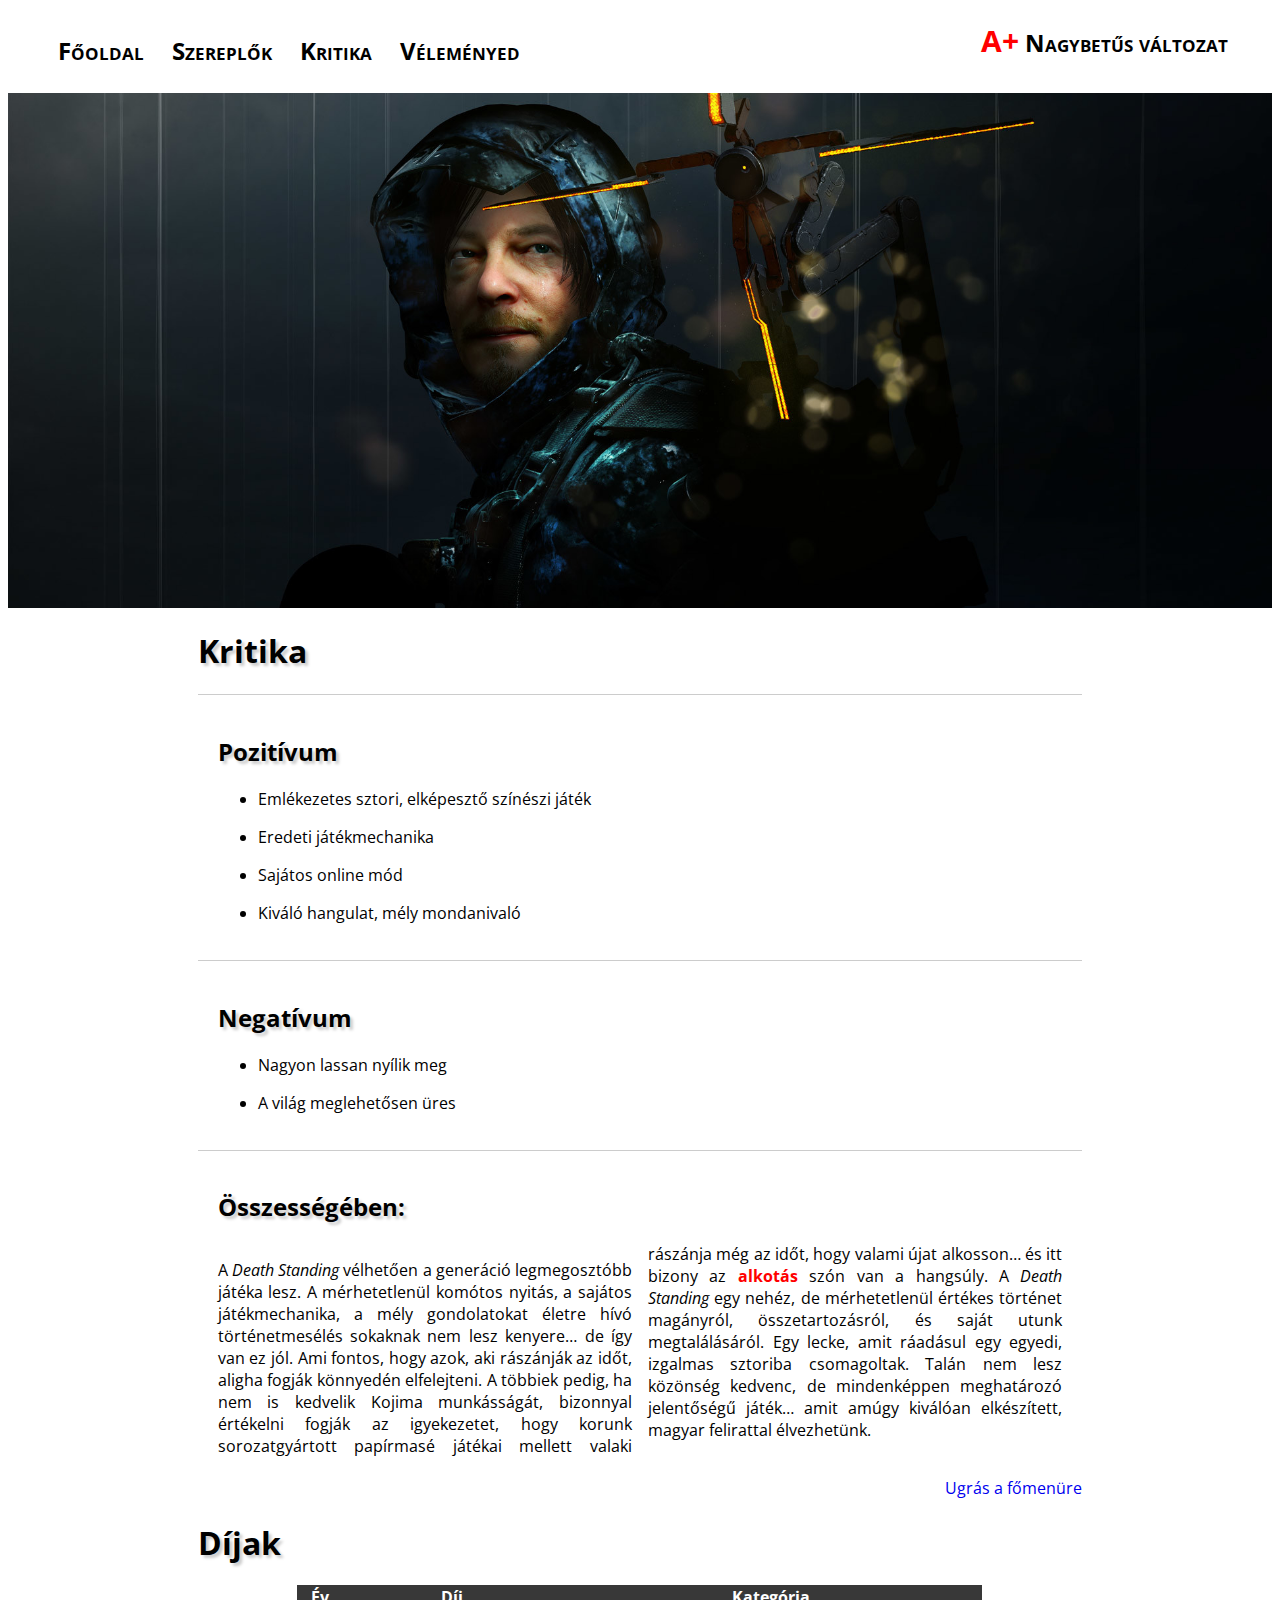
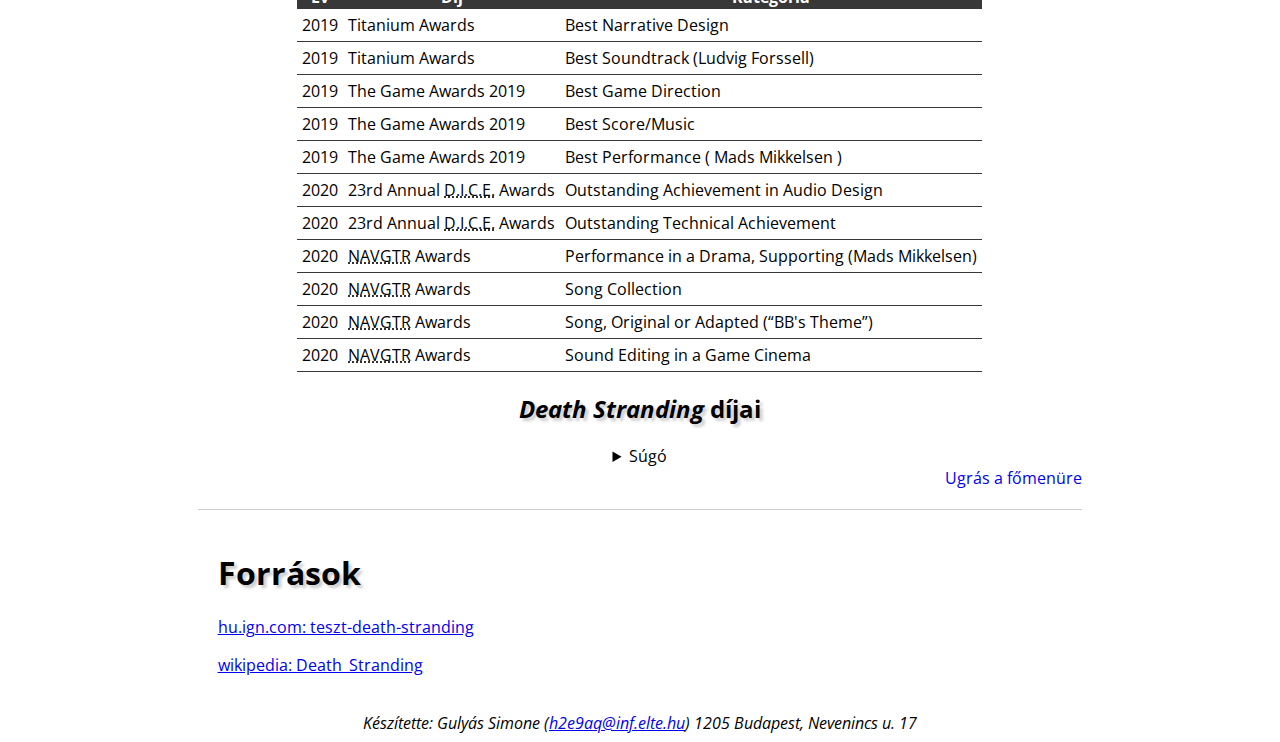
==== kritika.html @ 68944277 "a" ====
<!DOCTYPE html>
<html lang="hu">
<head>
    <meta charset="utf-8">
    <title>Fogadtatás</title>
    <meta name="viewport" content="width=device-width, initial-scale=1">
    <link rel="stylesheet" type="text/css" href="css/alap.css" title="normal">
    <link rel="alternate stylesheet" type="text/css" href="css/nagybetus.css" title="nagybetus">
</head>

<body>
<nav id="tartalomraugras">
    <h2  class="rejtett">Ugrás az oldalon belül</h2 >
    <a class="rejtett" href="#tartalom">Ugrás a tartalomra</a>
</nav>
<header>
    <div class="fejlec">
        <nav id="gyengenlato"><a id="nagybetu" href="#" onclick="setActiveStyleSheet('nagybetus'); return false;"><strong>A+</strong> Nagybetűs
            változat</a>
            <a id="normalbetu" href="#" onclick="setActiveStyleSheet('normal'); return false;"><strong>A-</strong> Normál változat</a>
        </nav>
        <nav id="fomenu">
            <h2 class="rejtett">Főmenü</h2>
            <ul>
                <li><a href="index.html" title="Összefoglaló">Főoldal</a></li>
                <li><a href="szereplok.html" title="A játék szereplői">Szereplők</a></li>
                <li><a href="kritika.html"
                       title="A játék kritikája és dijainak összefoglalója">Kritika</a>
                </li>
                <li><a href="velemenyed.html" title="Itt megírhatod a véleményed">Véleményed</a></li>
            </ul>
        </nav>
    </div>
</header>
<main id="tartalom">
    <article id="kritika">
        <h1 >Kritika</h1 >
        <section id="pozitivivumok">
            <h2>Pozitívum</h2>
            <ul>
                <li><p> Emlékezetes sztori, elképesztő színészi játék</p></li>
                <li><p>Eredeti játékmechanika</p></li>
                <li><p>Sajátos online mód</p></li>
                <li><p>Kiváló hangulat, mély mondanivaló</p></li>
            </ul>
        </section>
        <section id="negativumok">
            <h2>Negatívum</h2>
            <ul>
                <li><p>Nagyon lassan nyílik meg</p></li>
                <li><p>A világ meglehetősen üres</p></li>
            </ul>
        </section>
        <section id="osszegzes" class="oszlopos">
            <h2>Összességében:</h2>
            <p>
                A <cite lang="en">Death Standing</cite> vélhetően a generáció legmegosztóbb játéka lesz. A
                mérhetetlenül komótos nyitás, a sajátos játékmechanika, a mély gondolatokat életre hívó
                történetmesélés
                sokaknak nem lesz kenyere… de így van ez jól. Ami fontos, hogy azok, aki rászánják az időt, aligha
                fogják
                könnyedén elfelejteni. A többiek pedig, ha nem is kedvelik Kojima munkásságát, bizonnyal értékelni
                fogják az igyekezetet, hogy korunk sorozatgyártott papírmasé játékai mellett valaki rászánja még az
                időt,
                hogy valami újat alkosson… és itt bizony az <strong>alkotás</strong> szón van a hangsúly. A <cite
                    lang="en">Death
                Standing</cite> egy nehéz, de mérhetetlenül értékes történet magányról, összetartozásról, és saját
                utunk
                megtalálásáról. Egy lecke, amit ráadásul egy egyedi, izgalmas sztoriba csomagoltak. Talán nem lesz
                közönség
                kedvenc, de mindenképpen meghatározó jelentőségű játék… amit amúgy kiválóan elkészített, magyar
                felirattal
                élvezhetünk.
            </p>
        </section>
        <nav id="fomenureugras1">
            <h2 class="rejtett">Ugrás a főmenüre</h2>
            <a href="#fomenu">Ugrás a főmenüre</a>
        </nav>
    </article>
    <article id="dijak">
        <h1>Díjak</h1>
        <table>
            <caption>
                <h2><cite lang="en">Death Stranding</cite> díjai</h2 >
                <details>
                    <summary>Súgó</summary>
                    <p>(Az alábbi táblázat a játék díjait és jelöléseit tartalmazza.)</p>
                </details>
            </caption>
            <tr>
                <th scope="col">Év</th>
                <th scope="col">Díj</th>
                <th scope="col">Kategória</th>
            </tr>
            <tr>
                <td>
                    <time datetime="2019">2019</time>
                </td>
                <td><span lang="en">Titanium Awards</span></td>
                <td><span lang="en">Best Narrative Design</span></td>
            </tr>
            <tr>
                <td>
                    <time datetime="2019">2019</time>
                </td>
                <td><span lang="en">Titanium Awards</span></td>
                <td><span lang="en">Best Soundtrack (Ludvig Forssell)</span></td>
            </tr>
            <tr>
                <td>
                    <time datetime="2019">2019</time>
                </td>
                <td><span lang="en">The Game Awards</span>
                    <time datetime="2019">2019</time>
                </td>
                <td><span lang="en">Best Game Direction</span></td>
            </tr>
            <tr>
                <td>
                    <time datetime="2019">2019</time>
                </td>
                <td><span lang="en">The Game Awards</span>
                    <time datetime="2019">2019</time>
                </td>
                <td><span lang="en">Best Score/Music</span></td>
            </tr>
            <tr>
                <td>
                    <time datetime="2019">2019</time>
                </td>
                <td><span lang="en">The Game Awards</span>
                    <time datetime="2019">2019</time>
                </td>
                <td><span lang="en">Best Performance ( Mads Mikkelsen )</span></td>
            </tr>
            <tr>
                <td>
                    <time datetime="2020">2020</time>
                </td>
                <td><span lang="en">23rd Annual <abbr
                        title="Design Innovate Communicate Entertain">D.I.C.E.</abbr> Awards</span>
                </td>
                <td><span lang="en">Outstanding Achievement in Audio Design</span></td>
            </tr>
            <tr>
                <td>
                    <time datetime="2020">2020</time>
                </td>
                <td><span lang="en">23rd Annual <abbr
                        title="Design Innovate Communicate Entertain">D.I.C.E.</abbr> Awards</span>
                </td>
                <td><span lang="en">Outstanding Technical Achievement</span></td>
            </tr>
            <tr>
                <td>
                    <time datetime="2020">2020</time>
                </td>
                <td><span lang="en"><abbr lang="en"
                                          title="National Academy of Video Game Testers and Reviewers">NAVGTR</abbr> Awards</span>
                </td>
                <td><span lang="en">Performance in a Drama, Supporting (Mads Mikkelsen)</span></td>
            </tr>
            <tr>
                <td>
                    <time datetime="2020">2020</time>
                </td>
                <td><span lang="en"><abbr lang="en"
                                          title="National Academy of Video Game Testers and Reviewers">NAVGTR</abbr> Awards</span>
                </td>
                <td><span lang="en">Song Collection</span></td>
            </tr>
            <tr>
                <td>
                    <time datetime="2020">2020</time>
                </td>
                <td><span lang="en"><abbr lang="en"
                                          title="National Academy of Video Game Testers and Reviewers">NAVGTR</abbr> Awards</span>
                </td>
                <td><span lang="en">Song, Original or Adapted (<q>BB's Theme</q>)</span></td>
            </tr>
            <tr>
                <td>
                    <time datetime="2020">2020</time>
                </td>
                <td><span lang="en"><abbr lang="en"
                                          title="National Academy of Video Game Testers and Reviewers">NAVGTR</abbr> Awards</span>
                <td><span lang="en">Sound Editing in a Game Cinema</span></td>
            </tr>
        </table>
    </article>
    <nav id="fomenureugras1">
        <h2 class="rejtett">Ugrás a főmenüre</h2>
        <a href="#fomenu">Ugrás a főmenüre</a>
    </nav>
    <article id="forras">
        <h1 >Források</h1 >
        <p><a target="_blank" href="https://hu.ign.com/death-stranding/53406/review/teszt-death-stranding">hu.ign.com:
            teszt-death-stranding</a></p>
        <p><a target="_blank" href="https://en.wikipedia.org/wiki/Death_Stranding">wikipedia: Death_Stranding</a></p>
    </article>
</main>
<footer id="keszito">
    <address>
        Készítette: Gulyás Simone
        <!-- link az email címre mailto: protokollal --> (<a
            href="mailto:h1 e9aq@inf.elte.hu">h2e9aq@inf.elte.hu</a>)
        1205 Budapest, Nevenincs u. 17
    </address>
</footer>
</body>
</html>
---- css/alap.css ----
@import url('https://fonts.googleapis.com/css?family=Open+Sans&display=swap');

html
{
    font-family: "Open Sans",sans-serif;
   /* background-image: url("../media/death-standing-background.jpg");*/
    background-repeat: no-repeat;
    background-position: center;
    background-size: 100%;
}
/*-------------header-----------*/
header
{
    background-image: url("../media/death-stranding-cover1.jpg");
    background-repeat: no-repeat;
    /*background-position: top;*/
    background-size: cover;
   /* position: relative;*/
    min-height: 600px;
    top: 40px;
    left: 40px;
    background-position: 40% 40%;
}
header div#felirat
{
    background: rgba(255, 255, 255, 0.6);
    width: 400px;
    margin: 10px;
    padding: 0px 10px 0px 10px;
    position: absolute;
    top: 400px;
    left: 30px;
    z-index: 1;
}
.fejlec
{
    padding: 10px 10px 10px 10px;
    background-color: white;
    margin-top: 0;
    margin-bottom: 0;
}
h2 {
     column-span: all;
 }
strong
{
    color: red;
    font-weight: bold;
}
header nav ul li
{
    display: inline;
    white-space: nowrap;
}
header nav a
{
    color: black;
    text-decoration: none;
    font-weight: bold;
    font-variant: small-caps;
    font-size: 1.5em;
    margin-right: 1em;
}
nav#gyengenlato {
    position:absolute;
    top: 20px;
    right: 28px;
}
nav#gyengenlato strong
{
    font-size:30px
}
a#normalbetu {display: none}
/*------------main------------*/
main nav
{

    text-align: right;
    margin-bottom: 20px;
}
main aside nav
{
    text-align: left;
    font-variant: small-caps;
    background-color: white;
    padding: 10px;
    margin: 0 10px 10px 20px;
    font-size: 24px;
}
main aside nav a
{
    color: black;
    text-decoration: none;

}
a[href="#fomenu"]
{
    text-decoration: none;
    transition: all .5s;
}
a
{
    transition: all .5s;
}
a:hover
{
    color: #2e6da4;
    text-decoration: underline;
}
.rejtett {position:absolute; left:-9999px;}

h1,h2,h3
{
    text-shadow: 3px 3px 3px #ccc;
}
p
{
    text-align: justify;
}
section
{
    border-top: 1px solid #ccc;
    padding: 20px;
}

.oszlopos
{

    column-width: 400px;
    -webkit-column-width: 400px;
    -moz-column-width: 400px;
    column-count: 2;
    -webkit-column-count: 2;
    -moz-column-count: 2;
}
figure {
    position: relative;
}
figure img {
    display: block;
}
figcaption {
    background: rgba(0, 0, 0, 0.5);
    color: #FFF;
    position: absolute;
    bottom: 0;
    left: 0;
    right: 0;
}
.responsive
{
    width: 100%;
    height: auto;
}
main,footer
{
    width: 70%;
    min-width: 400px;
    max-width: 2000px;
    margin: 0 auto;
}
article#osszefoglalo
{
    border-top: 1px solid #ccc;
    padding: 20px;
}
article#forras
{
    border-top: 1px solid #ccc;
    padding: 20px;
}
article#dijak table
{
    margin: 0 auto;
    border-collapse: collapse;
}
article#dijak table th {
    background-color: #383838;
    color: white;
    font-weight: bold;
 }
article#dijak table td
{
    border-bottom: 1px solid #383838;
    padding: 5px;
}
caption{caption-side: bottom}
/*------------footer------------*/
footer address
{
    text-align: center;
}
@media screen and (max-width: 900px) {
    header a {
        float: none;
        display: block;
        text-align: left;
    }
}
---- css/nagybetus.css ----
@import url('alap.css');

body {
    font-size:2em;

}
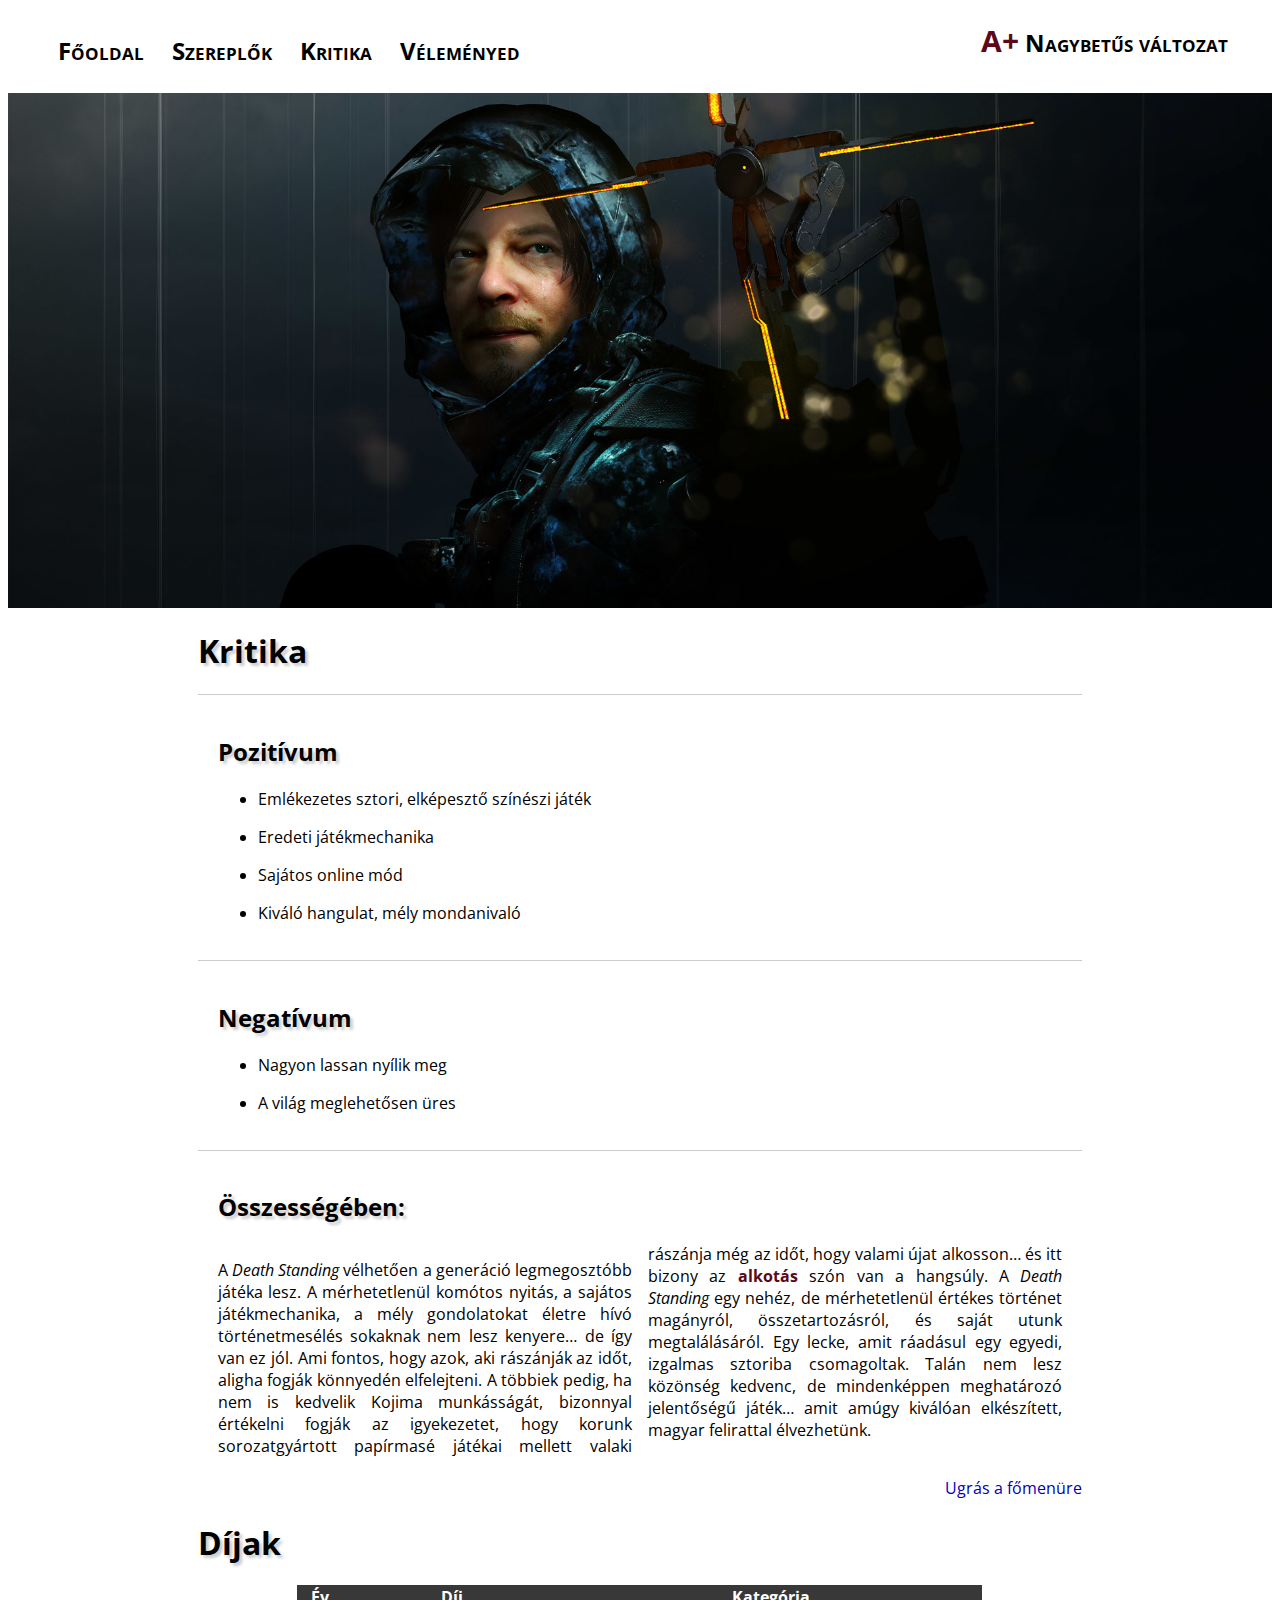
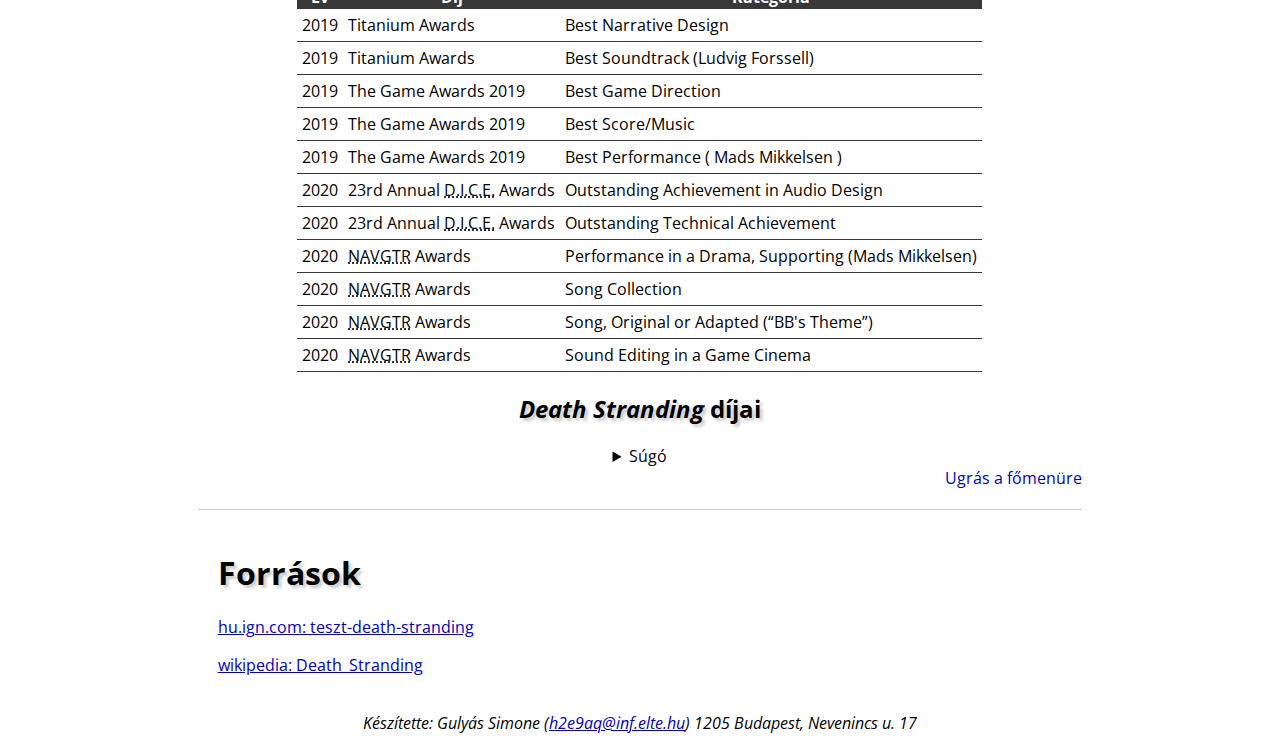
==== commit 082101f3: "fixed some design" ====
--- a/kritika.html
+++ b/kritika.html
@@ -189,7 +189,7 @@
             </tr>
         </table>
     </article>
-    <nav id="fomenureugras1">
+    <nav id="fomenureugras2">
         <h2 class="rejtett">Ugrás a főmenüre</h2>
         <a href="#fomenu">Ugrás a főmenüre</a>
     </nav>
--- a/css/alap.css
+++ b/css/alap.css
@@ -13,9 +13,7 @@
 {
     background-image: url("../media/death-stranding-cover1.jpg");
     background-repeat: no-repeat;
-    /*background-position: top;*/
     background-size: cover;
-   /* position: relative;*/
     min-height: 600px;
     top: 40px;
     left: 40px;
@@ -44,7 +42,7 @@
  }
 strong
 {
-    color: red;
+    color: #5c0819;
     font-weight: bold;
 }
 header nav ul li
@@ -65,6 +63,7 @@
     position:absolute;
     top: 20px;
     right: 28px;
+
 }
 nav#gyengenlato strong
 {
@@ -98,13 +97,29 @@
     text-decoration: none;
     transition: all .5s;
 }
+.modositott
+{
+    color: #0000b5;
+}
 a
 {
     transition: all .5s;
 }
+a:not(nav) {
+    color: #0000b5;
+}
+
+/* visited link */
+article#forras a:visited {
+    color: #34515e;
+}
+/* visited link */
+footer a:visited {
+    color: #34515e;
+}
 a:hover
 {
-    color: #2e6da4;
+    color: #0000b5;
     text-decoration: underline;
 }
 .rejtett {position:absolute; left:-9999px;}
@@ -112,6 +127,10 @@
 h1,h2,h3
 {
     text-shadow: 3px 3px 3px #ccc;
+}
+h3
+{
+    text-align: center;
 }
 p
 {
@@ -152,10 +171,15 @@
     width: 100%;
     height: auto;
 }
+video {
+    display: block;
+    margin: auto;
+    width:100%;
+}
 main,footer
 {
     width: 70%;
-    min-width: 400px;
+/*    min-width: 400px;*/
     max-width: 2000px;
     margin: 0 auto;
 }
@@ -185,15 +209,79 @@
     padding: 5px;
 }
 caption{caption-side: bottom}
+/* Slideshow container */
+
 /*------------footer------------*/
 footer address
 {
     text-align: center;
 }
+
 @media screen and (max-width: 900px) {
     header a {
         float: none;
         display: block;
         text-align: left;
     }
-}+    header nav#gyengenlato
+    {
+        width: 100px;
+    }
+    header div#felirat
+    {
+        width: 150px;
+    }
+    main
+    {
+        margin: 5px;
+        width: auto;
+    }
+    figure
+    {
+        font-size: 80%;
+    }
+}
+
+/*---galery----*/
+/* Slideshow container */
+.slideshow-container {
+    max-width: 1000px;
+    position: relative;
+    margin: auto;
+}
+/* The dots/bullets/indicators */
+.dot {
+    cursor: pointer;
+    height: 15px;
+    width: 15px;
+    margin: 0 2px;
+    background-color: #bbb;
+    border-radius: 50%;
+    display: inline-block;
+    transition: background-color 0.6s ease;
+}
+
+.active, .dot:hover {
+    background-color: #0000b5;
+}
+
+/* Fading animation */
+.fade {
+    -webkit-animation-name: fade;
+    -webkit-animation-duration: 1.5s;
+    animation-name: fade;
+    animation-duration: 1.5s;
+}
+.slideshow-container img
+{
+    width: 100%;
+}
+@-webkit-keyframes fade {
+    from {opacity: .4}
+    to {opacity: 1}
+}
+
+@keyframes fade {
+    from {opacity: .4}
+    to {opacity: 1}
+}
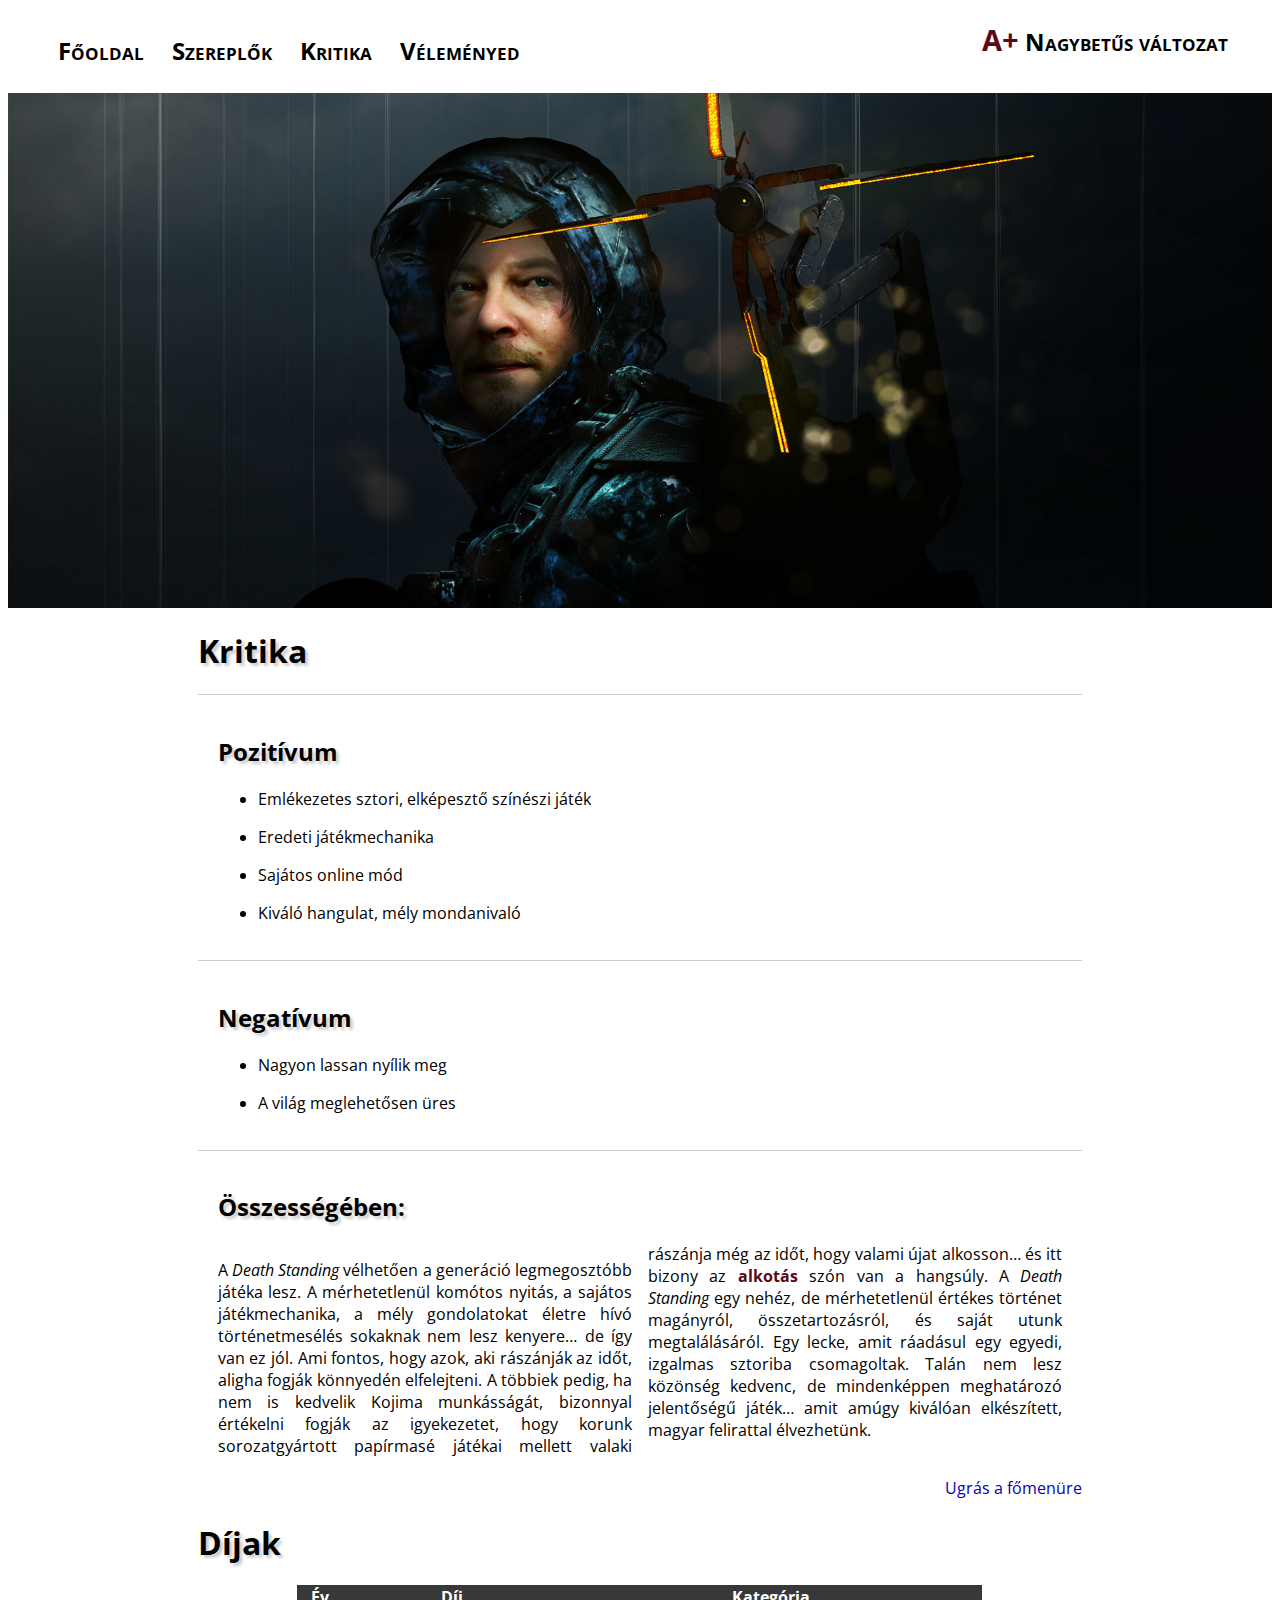
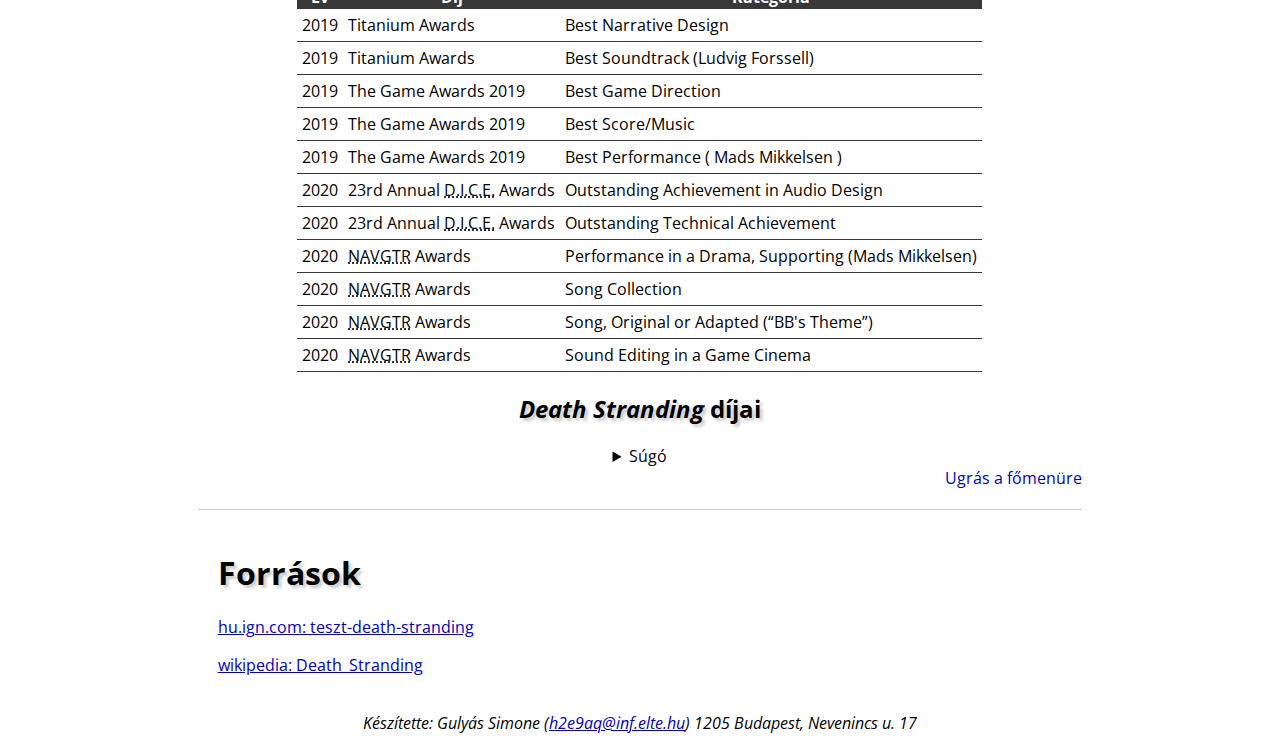
==== commit dbe3087b: "fixed all responsive design" ====
--- a/kritika.html
+++ b/kritika.html
@@ -6,6 +6,7 @@
     <meta name="viewport" content="width=device-width, initial-scale=1">
     <link rel="stylesheet" type="text/css" href="css/alap.css" title="normal">
     <link rel="alternate stylesheet" type="text/css" href="css/nagybetus.css" title="nagybetus">
+    <script type="text/javascript" src="scripts/styleswitcher.js"></script>
 </head>
 
 <body>
--- a/css/alap.css
+++ b/css/alap.css
@@ -3,10 +3,6 @@
 html
 {
     font-family: "Open Sans",sans-serif;
-   /* background-image: url("../media/death-standing-background.jpg");*/
-    background-repeat: no-repeat;
-    background-position: center;
-    background-size: 100%;
 }
 /*-------------header-----------*/
 header
@@ -17,14 +13,14 @@
     min-height: 600px;
     top: 40px;
     left: 40px;
-    background-position: 40% 40%;
+    background-position: 40% 10%;
 }
 header div#felirat
 {
     background: rgba(255, 255, 255, 0.6);
     width: 400px;
     margin: 10px;
-    padding: 0px 10px 0px 10px;
+    padding: 0 10px 0 10px;
     position: absolute;
     top: 400px;
     left: 30px;
@@ -67,7 +63,7 @@
 }
 nav#gyengenlato strong
 {
-    font-size:30px
+    font-size:120%;
 }
 a#normalbetu {display: none}
 /*------------main------------*/
@@ -209,6 +205,62 @@
     padding: 5px;
 }
 caption{caption-side: bottom}
+
+legend
+{
+    font-size: 120%;
+    font-weight: bold;
+    color: #0000b5;
+}
+fieldset
+{
+    border: none;
+}
+/* Style inputs, select elements and textareas */
+input[type=text],input[type=email], textarea{
+    width: 100%;
+    padding: 12px;
+    border: 1px solid #ccc;
+    border-radius: 4px;
+    box-sizing: border-box;
+    resize: vertical;
+}
+
+/* Style the label to display next to the inputs */
+label {
+    padding: 12px 12px 12px 0;
+}
+
+input[type=submit] {
+    width: 10%;
+    min-width: 100px;
+    background-color: #0000b5;
+    color: white;
+    padding: 14px 20px;
+    margin: 8px 0;
+    border: none;
+    border-radius: 4px;
+    cursor: pointer;
+}
+input[type=submit]:hover {
+    background-color: #34515e;
+}
+input[type=reset] {
+    width: 10%;
+    min-width: 100px;
+    background-color: #aa0000;
+    color: white;
+    padding: 14px 20px;
+    margin: 8px 0;
+    border: none;
+    border-radius: 4px;
+    cursor: pointer;
+}
+
+input[type=reset]:hover {
+    background-color: #5c0819;
+}
+
 /* Slideshow container */
 
 /*------------footer------------*/
--- a/css/nagybetus.css
+++ b/css/nagybetus.css
@@ -2,5 +2,70 @@
 
 body {
     font-size:2em;
+}
+a#nagybetu
+{
+    display: none;
+}
+a#normalbetu
+{
+    display: block;
+}
+header
+{
+    height: 700px;
+}
+main, footer
+{
+    width: 90%;
+    max-width: 2500px;
+}
+@media screen and (max-width: 1200px)
+{
 
+    header div#felirat
+    {
+        width: 80%;
+    }
+
+    header nav#gyengenlato
+    {
+        width: 200px;
+    }
 }
+@media screen and (max-width: 1500px)
+{
+    header a {
+        float: none;
+        display: block;
+        text-align: left;
+    }
+    header
+    {
+        background-position:40% calc(100% + 200px) ;
+    }
+}
+@media screen and (max-width: 700px)
+{
+    header
+    {
+        background-position:40% calc(100% + 200px) ;
+    }
+    header div#felirat
+    {
+        background: rgba(255, 255, 255, 0.6);
+        padding: 0 10px 0 10px;
+        position: absolute;
+        top: 300px;
+        z-index: 1;
+    }
+    span#kicsi
+    {
+        display: none;
+    }
+    a#normalbetu {
+        margin: 0;
+        min-width: 50px;
+        float: right;
+    }
+}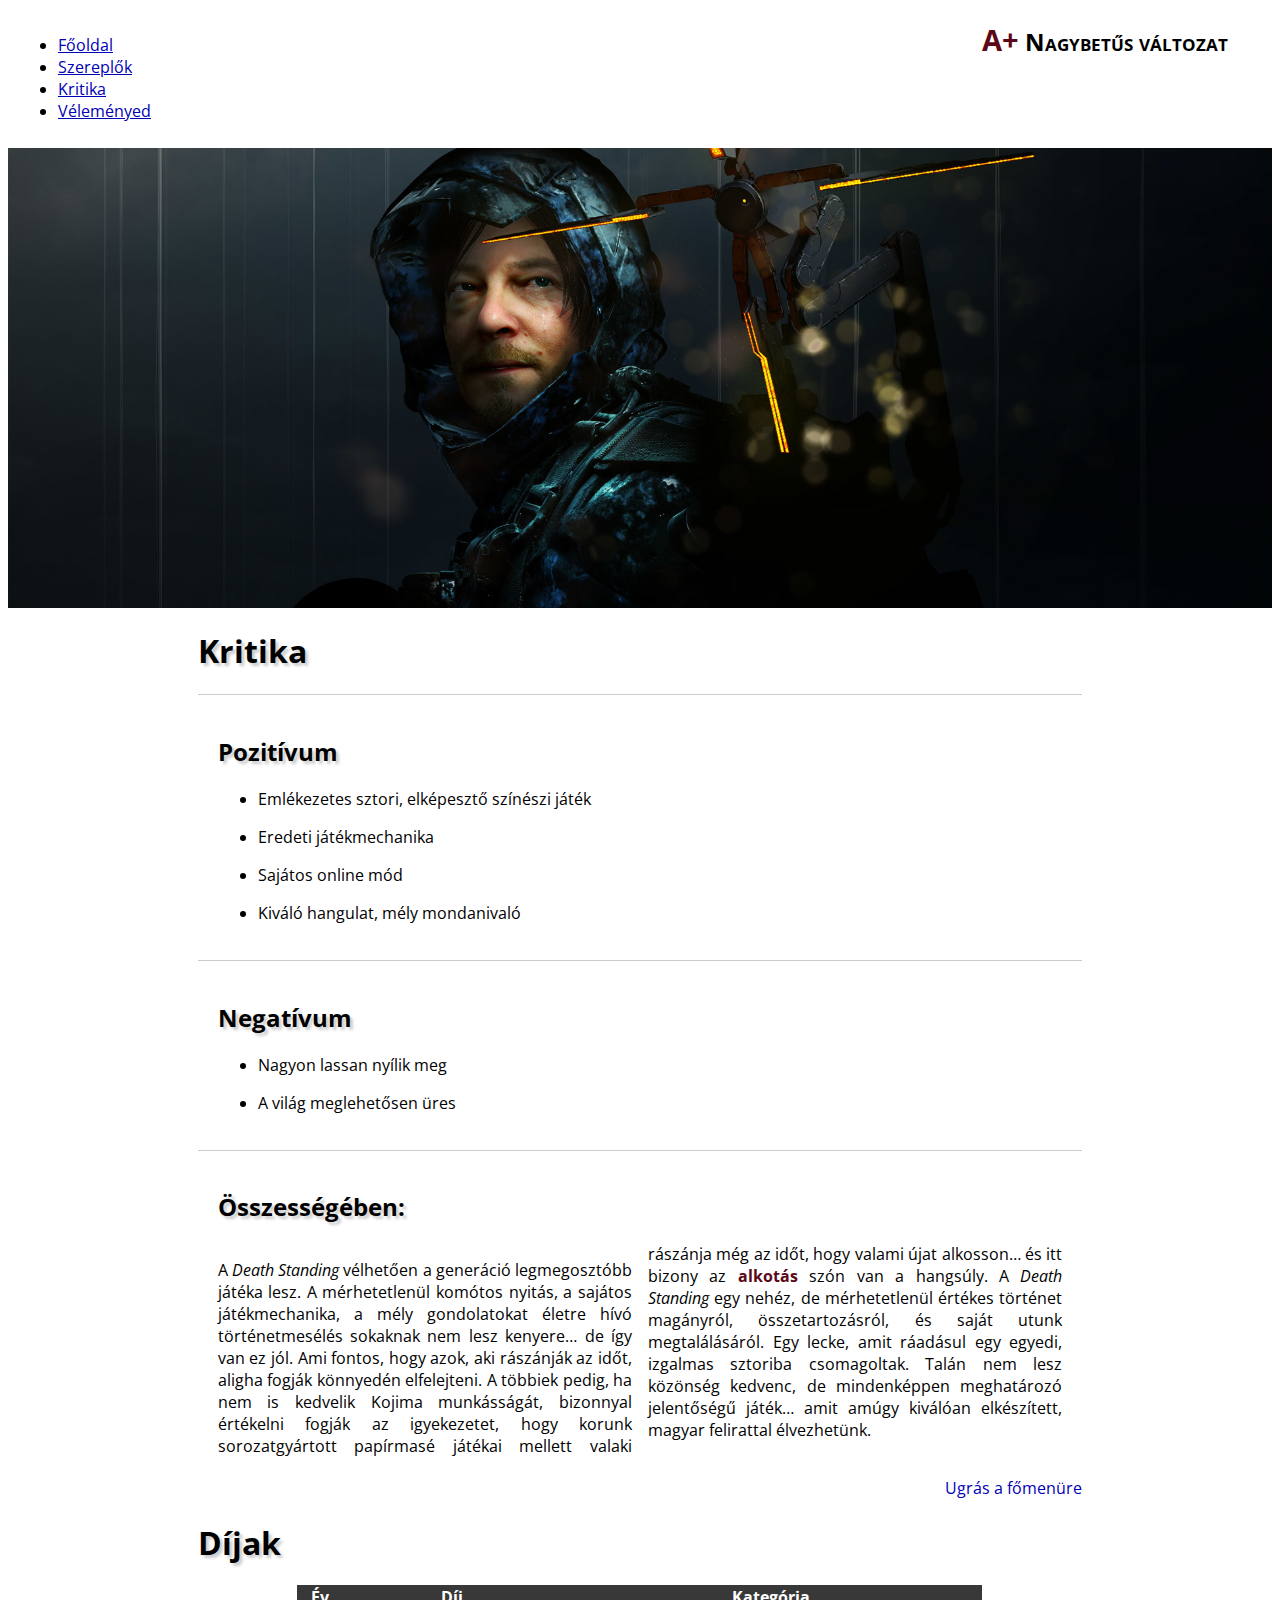
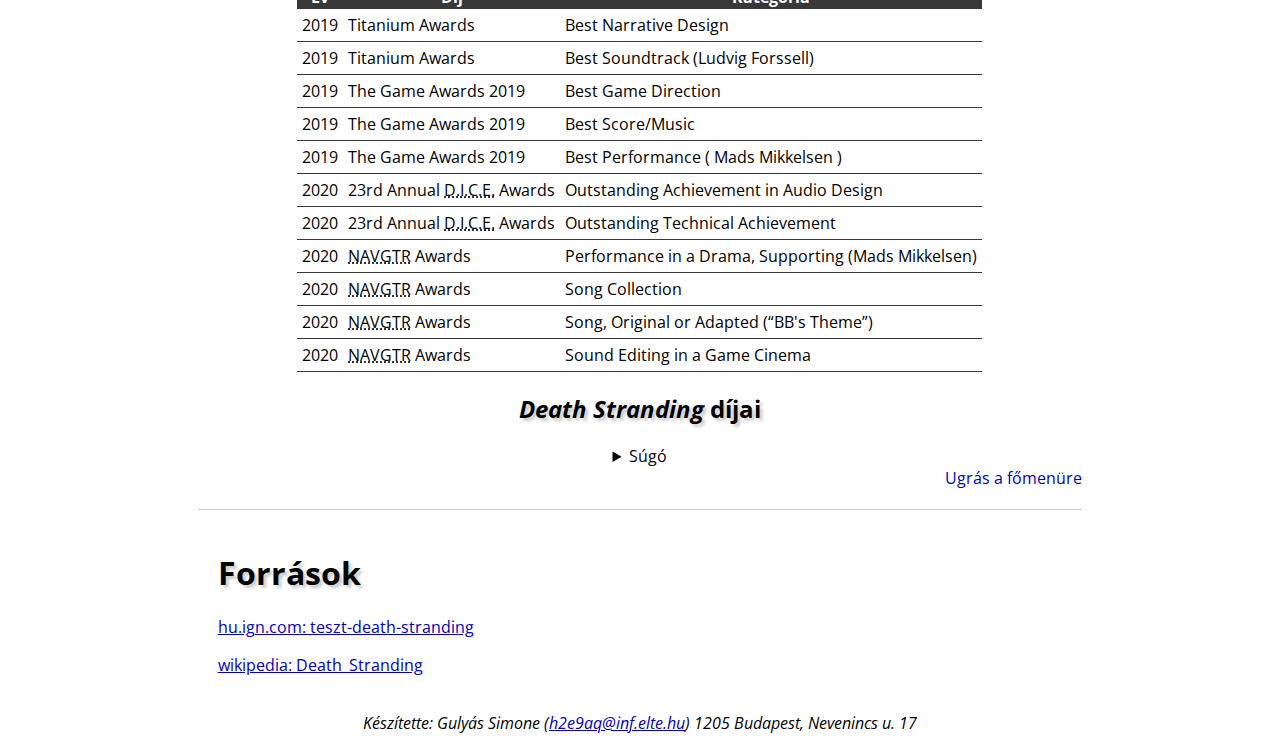
==== commit 692af891: "add missing span" ====
--- a/kritika.html
+++ b/kritika.html
@@ -16,11 +16,13 @@
 </nav>
 <header>
     <div class="fejlec">
-        <nav id="gyengenlato"><a id="nagybetu" href="#" onclick="setActiveStyleSheet('nagybetus'); return false;"><strong>A+</strong> Nagybetűs
+        <nav id="gyengenlato"><a id="nagybetu" href="#"
+                                 onclick="setActiveStyleSheet('nagybetus'); return false;"><strong>A+</strong> Nagybetűs
             változat</a>
-            <a id="normalbetu" href="#" onclick="setActiveStyleSheet('normal'); return false;"><strong>A-</strong> Normál változat</a>
+            <a id="normalbetu" href="#" onclick="setActiveStyleSheet('normal'); return false;"><strong>A-</strong><span
+                    id="kicsi">
+                Normál változat</span></a>
         </nav>
-        <nav id="fomenu">
             <h2 class="rejtett">Főmenü</h2>
             <ul>
                 <li><a href="index.html" title="Összefoglaló">Főoldal</a></li>
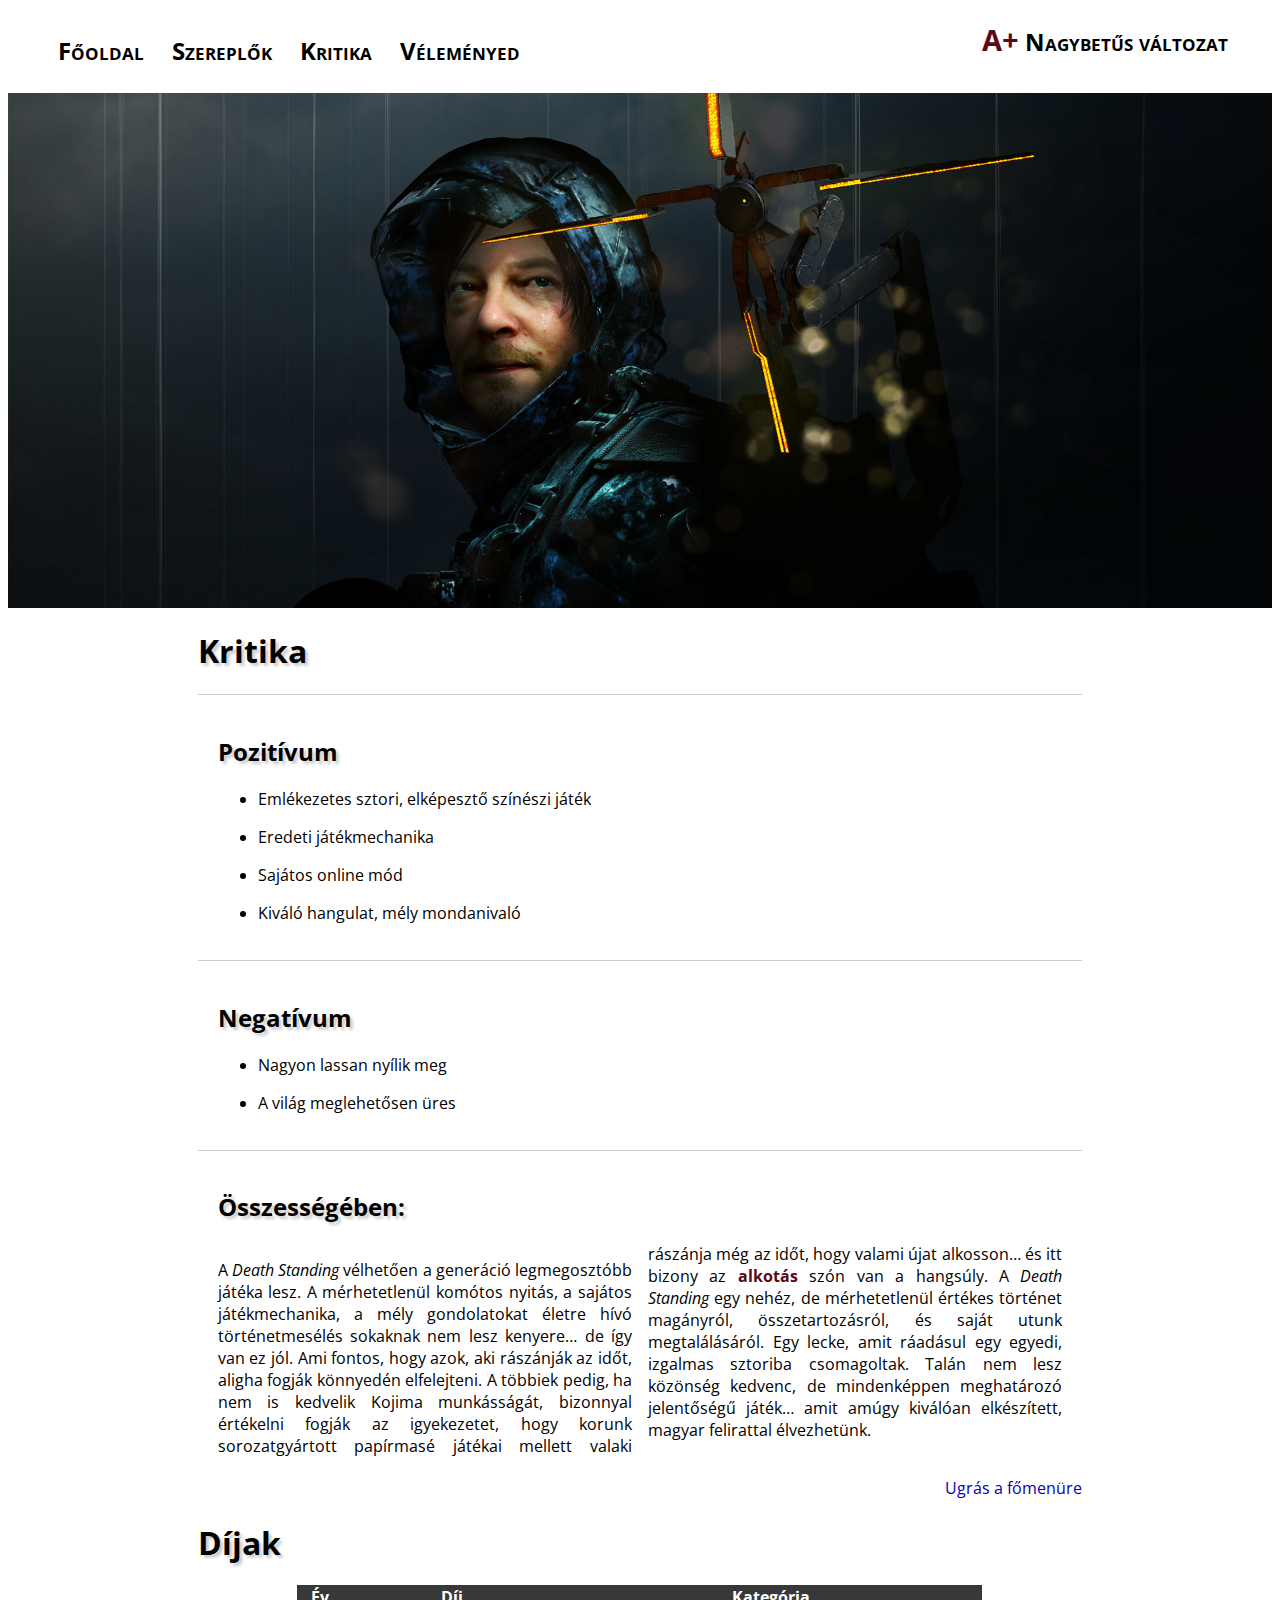
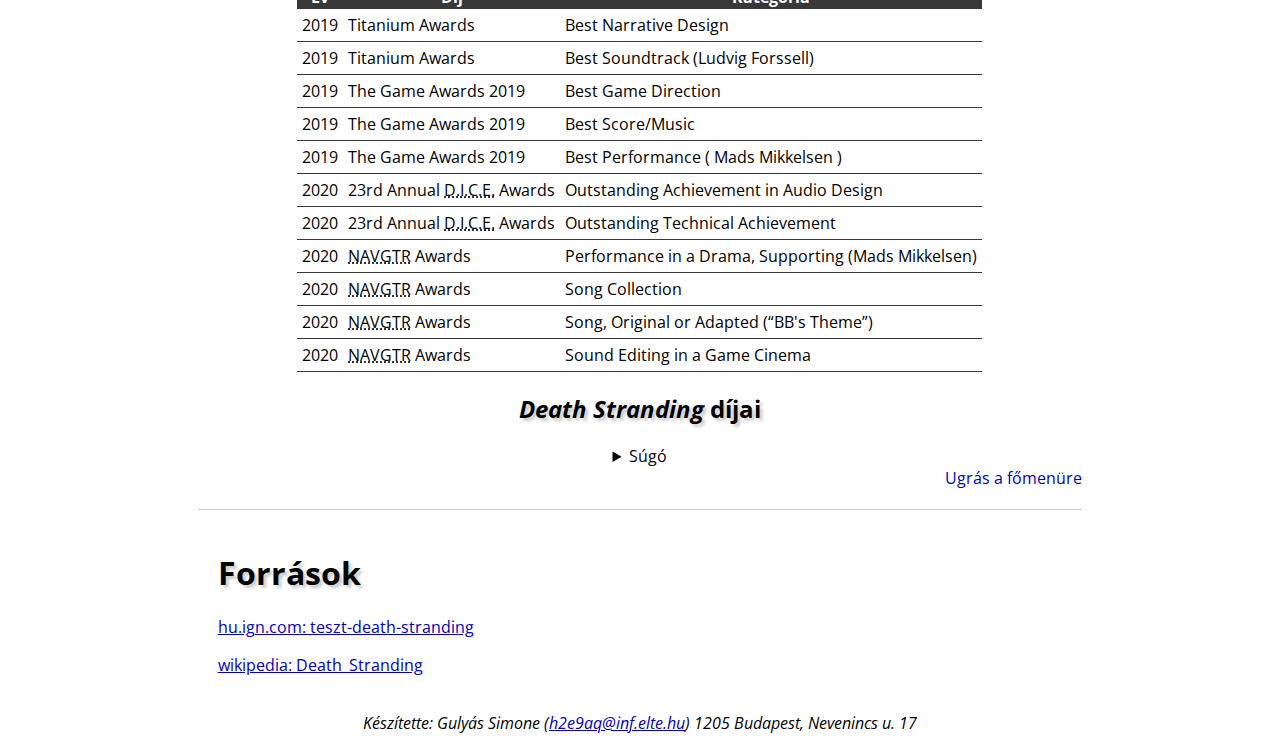
==== commit c6fc3827: "add missing nav tag" ====
--- a/kritika.html
+++ b/kritika.html
@@ -11,7 +11,7 @@
 
 <body>
 <nav id="tartalomraugras">
-    <h2  class="rejtett">Ugrás az oldalon belül</h2 >
+    <h2 class="rejtett">Ugrás az oldalon belül</h2>
     <a class="rejtett" href="#tartalom">Ugrás a tartalomra</a>
 </nav>
 <header>
@@ -23,21 +23,22 @@
                     id="kicsi">
                 Normál változat</span></a>
         </nav>
-            <h2 class="rejtett">Főmenü</h2>
-            <ul>
-                <li><a href="index.html" title="Összefoglaló">Főoldal</a></li>
-                <li><a href="szereplok.html" title="A játék szereplői">Szereplők</a></li>
-                <li><a href="kritika.html"
-                       title="A játék kritikája és dijainak összefoglalója">Kritika</a>
-                </li>
-                <li><a href="velemenyed.html" title="Itt megírhatod a véleményed">Véleményed</a></li>
-            </ul>
+        <nav id="fomenu">
+        <h2 class="rejtett">Főmenü</h2>
+        <ul>
+            <li><a href="index.html" title="Összefoglaló">Főoldal</a></li>
+            <li><a href="szereplok.html" title="A játék szereplői">Szereplők</a></li>
+            <li><a href="kritika.html"
+                   title="A játék kritikája és dijainak összefoglalója">Kritika</a>
+            </li>
+            <li><a href="velemenyed.html" title="Itt megírhatod a véleményed">Véleményed</a></li>
+        </ul>
         </nav>
     </div>
 </header>
 <main id="tartalom">
     <article id="kritika">
-        <h1 >Kritika</h1 >
+        <h1>Kritika</h1>
         <section id="pozitivivumok">
             <h2>Pozitívum</h2>
             <ul>
@@ -85,7 +86,7 @@
         <h1>Díjak</h1>
         <table>
             <caption>
-                <h2><cite lang="en">Death Stranding</cite> díjai</h2 >
+                <h2><cite lang="en">Death Stranding</cite> díjai</h2>
                 <details>
                     <summary>Súgó</summary>
                     <p>(Az alábbi táblázat a játék díjait és jelöléseit tartalmazza.)</p>
@@ -197,7 +198,7 @@
         <a href="#fomenu">Ugrás a főmenüre</a>
     </nav>
     <article id="forras">
-        <h1 >Források</h1 >
+        <h1>Források</h1>
         <p><a target="_blank" href="https://hu.ign.com/death-stranding/53406/review/teszt-death-stranding">hu.ign.com:
             teszt-death-stranding</a></p>
         <p><a target="_blank" href="https://en.wikipedia.org/wiki/Death_Stranding">wikipedia: Death_Stranding</a></p>
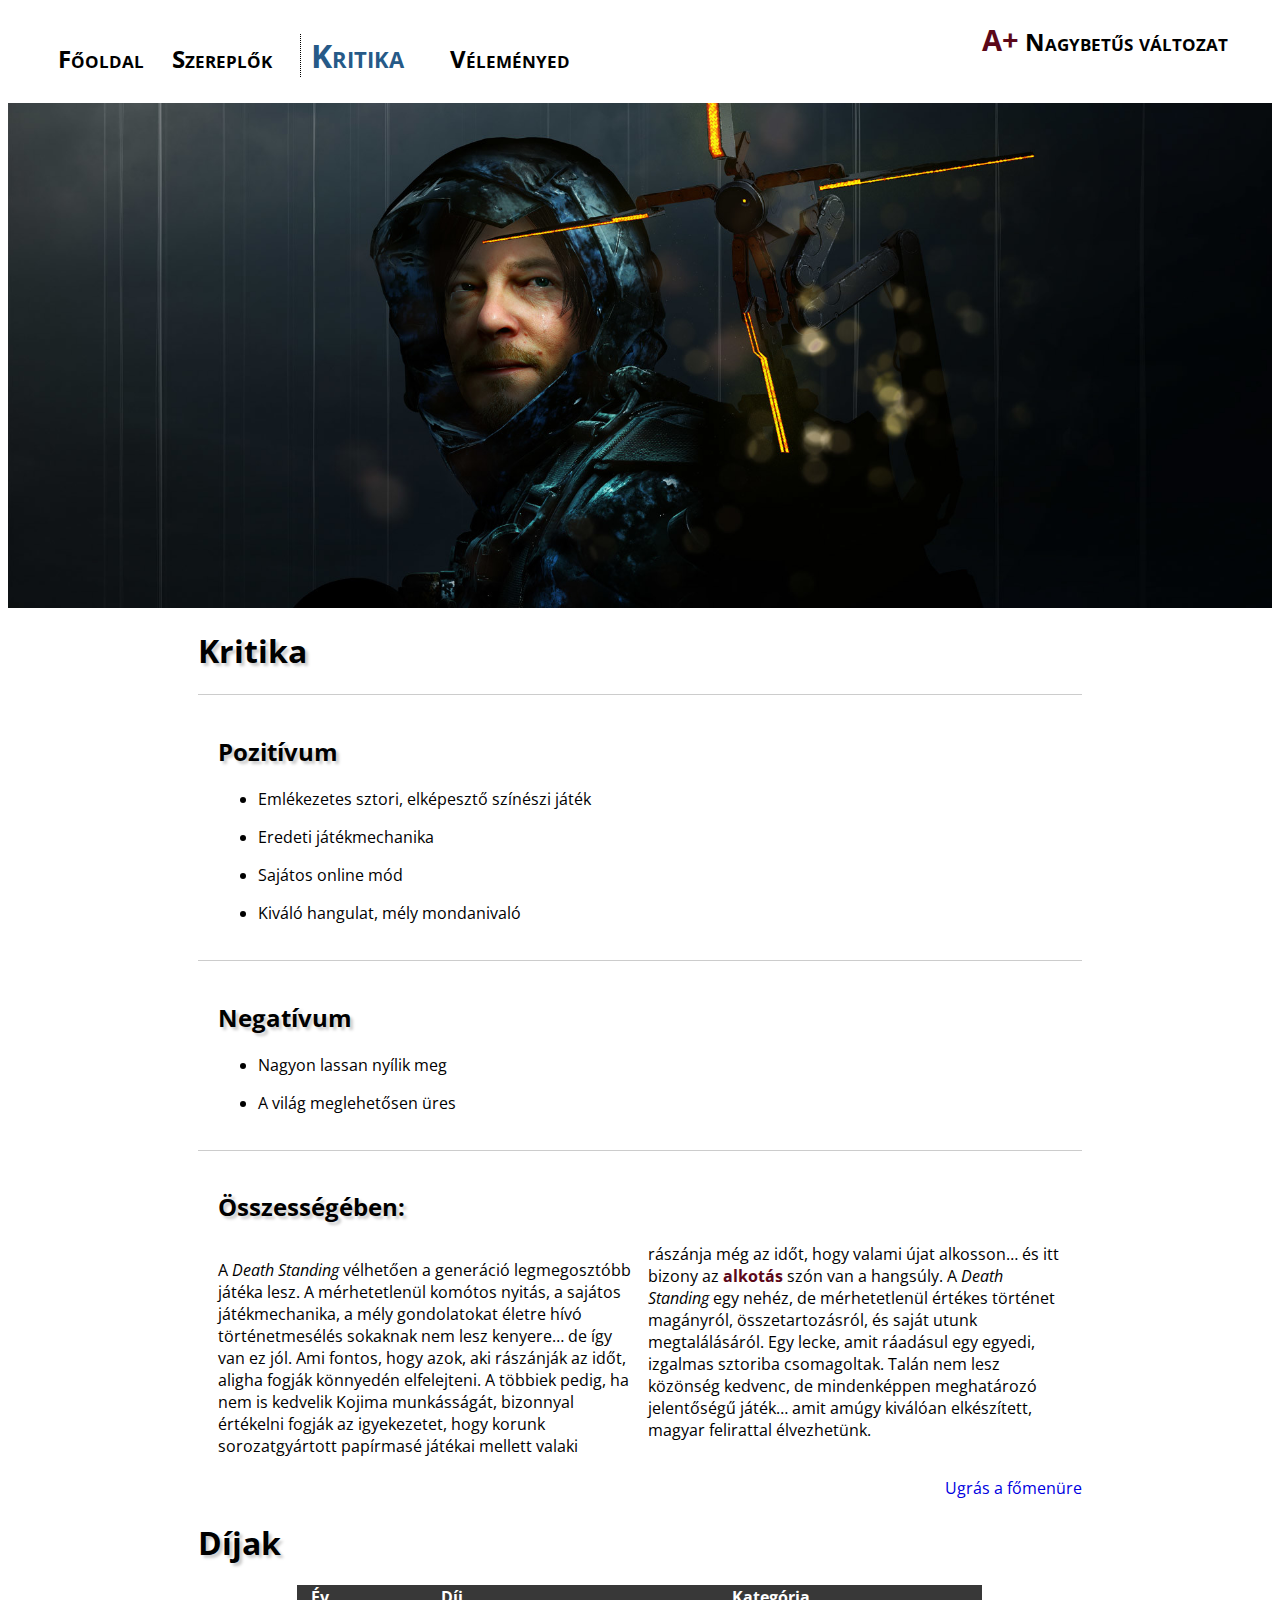
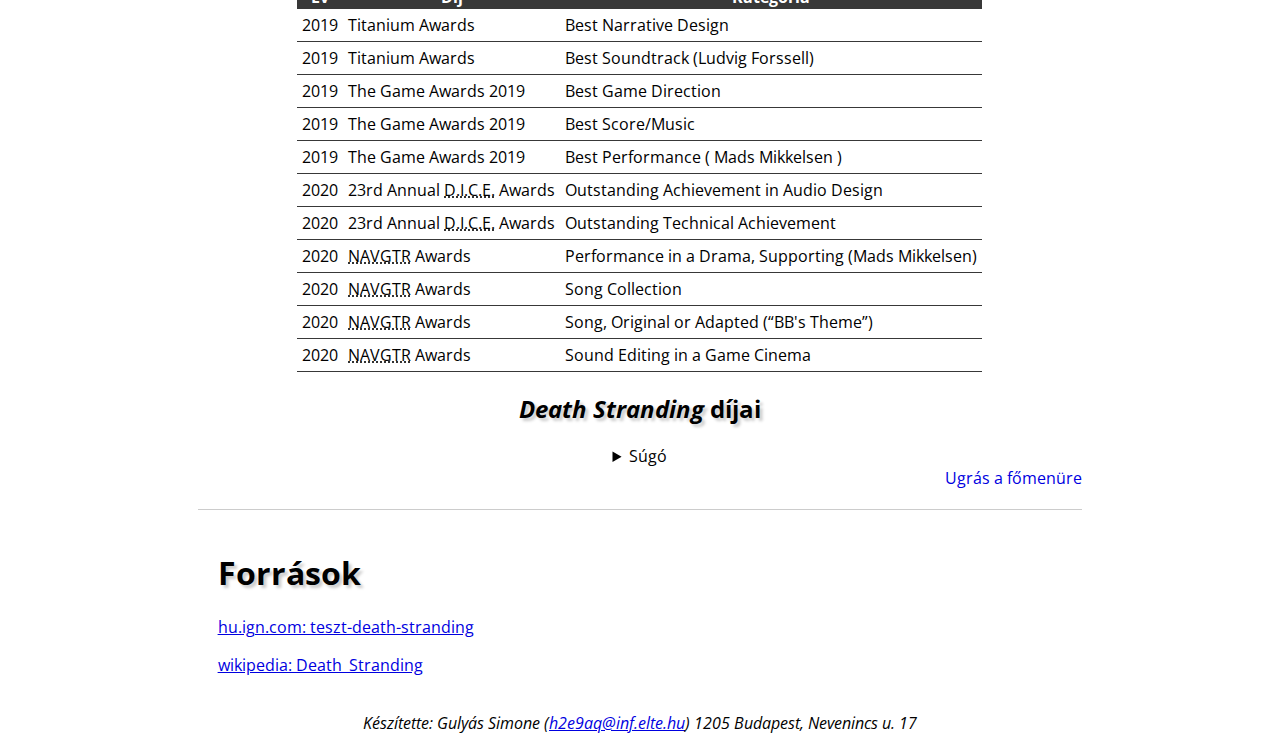
==== commit 290fc2b9: "some fixes and menu navigate" ====
--- a/kritika.html
+++ b/kritika.html
@@ -6,10 +6,10 @@
     <meta name="viewport" content="width=device-width, initial-scale=1">
     <link rel="stylesheet" type="text/css" href="css/alap.css" title="normal">
     <link rel="alternate stylesheet" type="text/css" href="css/nagybetus.css" title="nagybetus">
-    <script type="text/javascript" src="scripts/styleswitcher.js"></script>
+    <script src="scripts/styleswitcher.js"></script>
 </head>
 
-<body>
+<body id="fogadtatas">
 <nav id="tartalomraugras">
     <h2 class="rejtett">Ugrás az oldalon belül</h2>
     <a class="rejtett" href="#tartalom">Ugrás a tartalomra</a>
@@ -24,15 +24,15 @@
                 Normál változat</span></a>
         </nav>
         <nav id="fomenu">
-        <h2 class="rejtett">Főmenü</h2>
-        <ul>
-            <li><a href="index.html" title="Összefoglaló">Főoldal</a></li>
-            <li><a href="szereplok.html" title="A játék szereplői">Szereplők</a></li>
-            <li><a href="kritika.html"
-                   title="A játék kritikája és dijainak összefoglalója">Kritika</a>
-            </li>
-            <li><a href="velemenyed.html" title="Itt megírhatod a véleményed">Véleményed</a></li>
-        </ul>
+            <h2 class="rejtett">Főmenü</h2>
+            <ul>
+                <li><a class="index" href="index.html" title="Összefoglaló">Főoldal</a></li>
+                <li><a class="szereplok" href="szereplok.html" title="A játék szereplői">Szereplők</a></li>
+                <li><a class="kritika" href="kritika.html"
+                       title="A játék kritikája és dijainak összefoglalója">Kritika</a>
+                </li>
+                <li><a class="velemeny" href="velemenyed.html" title="Itt megírhatod a véleményed">Véleményed</a></li>
+            </ul>
         </nav>
     </div>
 </header>
@@ -207,8 +207,7 @@
 <footer id="keszito">
     <address>
         Készítette: Gulyás Simone
-        <!-- link az email címre mailto: protokollal --> (<a
-            href="mailto:h1 e9aq@inf.elte.hu">h2e9aq@inf.elte.hu</a>)
+        <!-- link az email címre mailto: protokollal --> (<a href="mailto:h2e9aq@inf.elte.hu">h2e9aq@inf.elte.hu</a>)
         1205 Budapest, Nevenincs u. 17
     </address>
 </footer>
--- a/css/alap.css
+++ b/css/alap.css
@@ -1,8 +1,8 @@
-@import url('https://fonts.googleapis.com/css?family=Open+Sans&display=swap');
+@import 'https://fonts.googleapis.com/css?family=Open+Sans&display=swap';
 
 html
 {
-    font-family: "Open Sans",sans-serif;
+    font-family: 'Open Sans',Arial,Helvetica,sans-serif;;
 }
 /*-------------header-----------*/
 header
@@ -26,6 +26,12 @@
     left: 30px;
     z-index: 1;
 }
+#index .index,#szereplo .szereplok,#fogadtatas .kritika,#hozzaszolas .velemeny{
+    font-size: 2em;
+    color: #265a88;
+    border-left: 1px dotted black;
+    padding: 0 10px;
+}
 .fejlec
 {
     padding: 10px 10px 10px 10px;
@@ -41,11 +47,11 @@
     color: #5c0819;
     font-weight: bold;
 }
-header nav ul li
-{
+header nav ul li {
     display: inline;
     white-space: nowrap;
 }
+
 header nav a
 {
     color: black;
@@ -95,14 +101,14 @@
 }
 .modositott
 {
-    color: #0000b5;
+    color: #265a88;
 }
 a
 {
     transition: all .5s;
 }
 a:not(nav) {
-    color: #0000b5;
+    color: #0000e0;
 }
 
 /* visited link */
@@ -115,7 +121,7 @@
 }
 a:hover
 {
-    color: #0000b5;
+    color: #265a88;
     text-decoration: underline;
 }
 .rejtett {position:absolute; left:-9999px;}
@@ -130,7 +136,7 @@
 }
 p
 {
-    text-align: justify;
+    text-align: left;
 }
 section
 {
@@ -191,6 +197,7 @@
 }
 article#dijak table
 {
+    width: auto;
     margin: 0 auto;
     border-collapse: collapse;
 }
@@ -210,12 +217,13 @@
 {
     font-size: 120%;
     font-weight: bold;
-    color: #0000b5;
+    color: #265a88;
 }
 fieldset
 {
     border: none;
 }
+
 /* Style inputs, select elements and textareas */
 input[type=text],input[type=email], textarea{
     width: 100%;
@@ -234,7 +242,7 @@
 input[type=submit] {
     width: 10%;
     min-width: 100px;
-    background-color: #0000b5;
+    background-color: #265a88;
     color: white;
     padding: 14px 20px;
     margin: 8px 0;
@@ -292,6 +300,11 @@
     {
         font-size: 80%;
     }
+
+    header nav ul
+    {
+        padding: 0;
+    }
 }
 
 /*---galery----*/
@@ -314,7 +327,7 @@
 }
 
 .active, .dot:hover {
-    background-color: #0000b5;
+    background-color: #265a88;
 }
 
 /* Fading animation */
--- a/css/nagybetus.css
+++ b/css/nagybetus.css
@@ -20,6 +20,11 @@
     width: 90%;
     max-width: 2500px;
 }
+
+header nav ul
+{
+    padding: 0;
+}
 @media screen and (max-width: 1200px)
 {
 
@@ -35,6 +40,10 @@
 }
 @media screen and (max-width: 1500px)
 {
+    header div#felirat
+    {
+        top: 450px;
+    }
     header a {
         float: none;
         display: block;
@@ -47,18 +56,16 @@
 }
 @media screen and (max-width: 700px)
 {
+    header div#felirat
+    {
+        top: 400px;
+    }
+
     header
     {
-        background-position:40% calc(100% + 200px) ;
+        background-position:20% calc(100% + 200px) ;
     }
-    header div#felirat
-    {
-        background: rgba(255, 255, 255, 0.6);
-        padding: 0 10px 0 10px;
-        position: absolute;
-        top: 300px;
-        z-index: 1;
-    }
+
     span#kicsi
     {
         display: none;
@@ -68,4 +75,18 @@
         min-width: 50px;
         float: right;
     }
+}
+
+@media screen and (max-width: 400px) {
+    header div#felirat
+    {
+        background: rgba(255, 255, 255, 0.6);
+        padding: 0;
+        margin: 0;
+        left: 5px;
+        position: absolute;
+        top: 400px;
+        width: 100%;
+        z-index: 1;
+    }
 }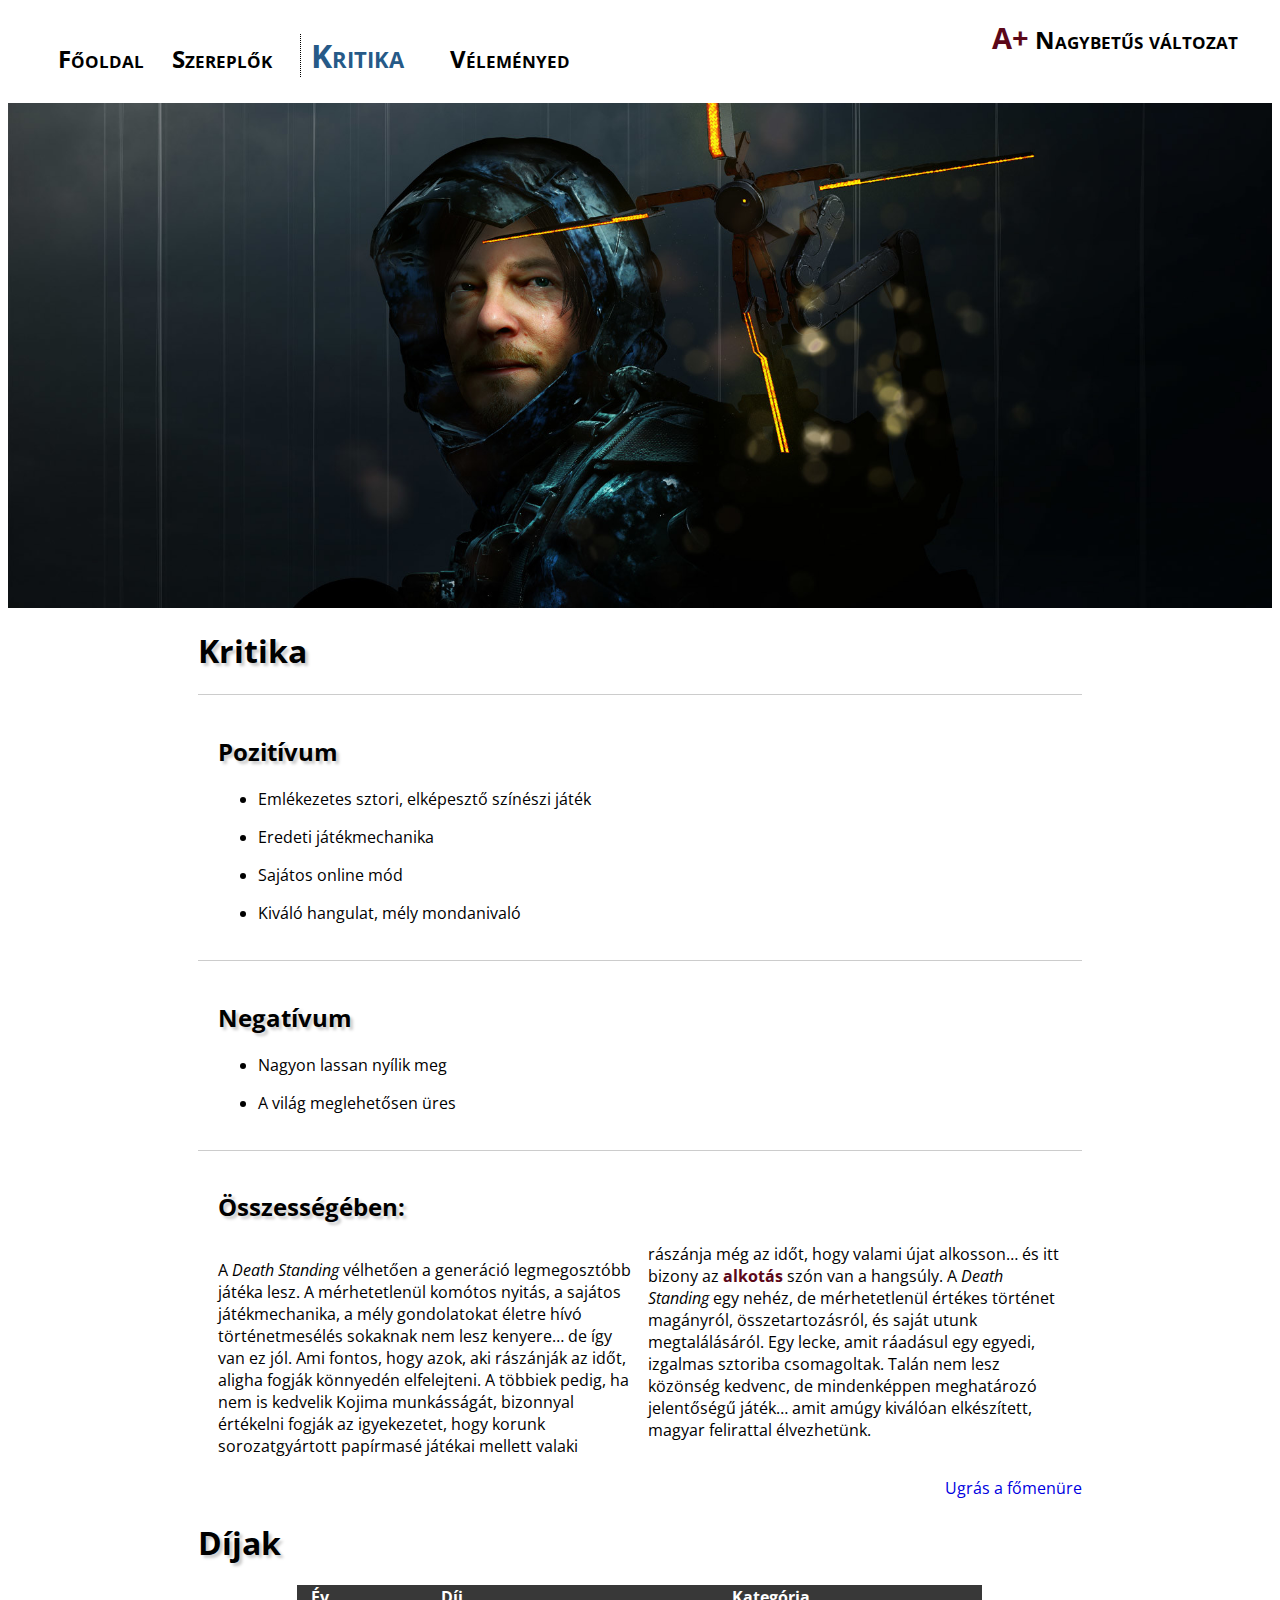
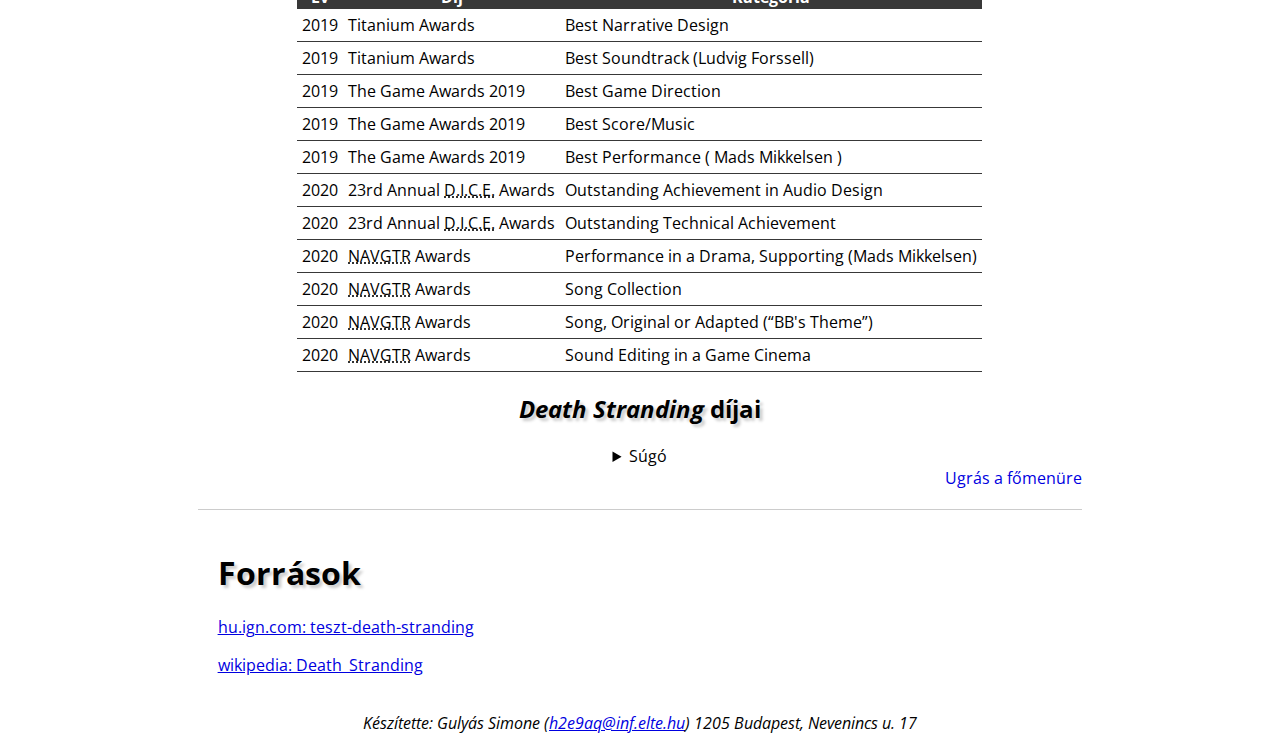
==== commit c04a8aac: "responsive" ====
--- a/kritika.html
+++ b/kritika.html
@@ -17,8 +17,9 @@
 <header>
     <div class="fejlec">
         <nav id="gyengenlato"><a id="nagybetu" href="#"
-                                 onclick="setActiveStyleSheet('nagybetus'); return false;"><strong>A+</strong> Nagybetűs
-            változat</a>
+                                 onclick="setActiveStyleSheet('nagybetus'); return false;"><strong>A+</strong> <span
+                id="kicsi">Nagybetűs
+            változat</span></a>
             <a id="normalbetu" href="#" onclick="setActiveStyleSheet('normal'); return false;"><strong>A-</strong><span
                     id="kicsi">
                 Normál változat</span></a>
--- a/css/alap.css
+++ b/css/alap.css
@@ -5,7 +5,7 @@
     font-family: 'Open Sans',Arial,Helvetica,sans-serif;;
 }
 /*-------------header-----------*/
-header
+header,#header
 {
     background-image: url("../media/death-stranding-cover1.jpg");
     background-repeat: no-repeat;
@@ -26,12 +26,19 @@
     left: 30px;
     z-index: 1;
 }
-#index .index,#szereplo .szereplok,#fogadtatas .kritika,#hozzaszolas .velemeny{
+
+#index nav .index,#szereplo nav .szereplok, #fogadtatas nav .kritika, #hozzaszolas nav .velemeny{
     font-size: 2em;
     color: #265a88;
     border-left: 1px dotted black;
     padding: 0 10px;
 }
+#index .nav .index,#szereplo .nav .szereplok, #fogadtatas .nav .kritika, #hozzaszolas .nav .velemeny{
+    font-size: 2em;
+    color: #265a88;
+    border-left: 1px dotted black;
+    padding: 0 10px;
+}
 .fejlec
 {
     padding: 10px 10px 10px 10px;
@@ -47,12 +54,13 @@
     color: #5c0819;
     font-weight: bold;
 }
-header nav ul li {
+header nav ul li , #header .nav ul li
+{
     display: inline;
     white-space: nowrap;
 }
 
-header nav a
+header nav a, #header .nav a
 {
     color: black;
     text-decoration: none;
@@ -61,25 +69,24 @@
     font-size: 1.5em;
     margin-right: 1em;
 }
-nav#gyengenlato {
-    position:absolute;
-    top: 20px;
-    right: 28px;
-
-}
-nav#gyengenlato strong
+nav#gyengenlato, #header .nav#gyengenlato  {
+    position:relative;
+    vertical-align:middle;
+    float: right;
+}
+nav#gyengenlato strong,.nav#gyengenlato strong
 {
     font-size:120%;
 }
 a#normalbetu {display: none}
 /*------------main------------*/
-main nav
+main nav, #tartalom .nav
 {
 
     text-align: right;
     margin-bottom: 20px;
 }
-main aside nav
+main aside nav, #tartalom #aside .nav
 {
     text-align: left;
     font-variant: small-caps;
@@ -88,7 +95,7 @@
     margin: 0 10px 10px 20px;
     font-size: 24px;
 }
-main aside nav a
+main aside nav a, #tartalom #aside .nav a
 {
     color: black;
     text-decoration: none;
@@ -107,16 +114,22 @@
 {
     transition: all .5s;
 }
-a:not(nav) {
+#tartalom a, #keszito a{
     color: #0000e0;
 }
 
 /* visited link */
-article#forras a:visited {
+article#forras a:visited{
     color: #34515e;
 }
+.article#forras a:visited  {
+    color: #34515e;
+}
 /* visited link */
-footer a:visited {
+footer a:visited{
+    color: #34515e;
+}
+#keszito a:visited {
     color: #34515e;
 }
 a:hover
@@ -138,13 +151,13 @@
 {
     text-align: left;
 }
-section
+section, .section
 {
     border-top: 1px solid #ccc;
     padding: 20px;
 }
 
-.oszlopos
+.oszlopos, div .oszlopos
 {
 
     column-width: 400px;
@@ -154,16 +167,16 @@
     -webkit-column-count: 2;
     -moz-column-count: 2;
 }
-figure {
+figure , .figure{
     position: relative;
 }
-figure img {
+figure img , .figure img {
     display: block;
 }
-figcaption {
-    background: rgba(0, 0, 0, 0.5);
+figcaption, .figcaption {
+    background: black;
     color: #FFF;
-    position: absolute;
+    position: relative;
     bottom: 0;
     left: 0;
     right: 0;
@@ -172,25 +185,33 @@
 {
     width: 100%;
     height: auto;
+}
+.underline
+{
+    text-decoration: underline;
+}
+.center
+{
+    text-align: center;
 }
 video {
     display: block;
     margin: auto;
     width:100%;
 }
-main,footer
+main,footer, #tartalom,#keszito
 {
     width: 70%;
 /*    min-width: 400px;*/
     max-width: 2000px;
     margin: 0 auto;
 }
-article#osszefoglalo
+article#osszefoglalo, .article#osszefoglalo
 {
     border-top: 1px solid #ccc;
     padding: 20px;
 }
-article#forras
+article#forras,.article#forras
 {
     border-top: 1px solid #ccc;
     padding: 20px;
@@ -272,41 +293,46 @@
 /* Slideshow container */
 
 /*------------footer------------*/
-footer address
+footer address, #keszito #address
 {
     text-align: center;
 }
 
 @media screen and (max-width: 900px) {
-    header a {
+    header nav#fomenu a, #header .nav#fomenu a{
         float: none;
         display: block;
         text-align: left;
     }
-    header nav#gyengenlato
-    {
-        width: 100px;
-    }
-    header div#felirat
+    #gyengenlato
+    {
+        display: block;
+    }
+    header div#felirat, #header div#felirat
     {
         width: 150px;
     }
-    main
+    main, #tartalom
     {
         margin: 5px;
         width: auto;
     }
-    figure
+    figure, .figure
     {
         font-size: 80%;
     }
 
-    header nav ul
+    header nav ul,  #header .nav ul
     {
         padding: 0;
     }
 }
-
+@media screen and (max-width: 500px) {
+ #kicsi
+ {
+     display: none;
+ }
+}
 /*---galery----*/
 /* Slideshow container */
 .slideshow-container {
@@ -350,3 +376,32 @@
     from {opacity: .4}
     to {opacity: 1}
 }
+
+@media print {
+    body{
+        font-family: "Times New Roman",Serif;
+        margin: 3cm;
+        max-width: unset;
+        margin: 0 auto;
+    }
+    video
+    {
+        display: none;
+    }
+    header,#header
+    {
+        display:none;
+    }
+    main, footer, #tartalom, #keszito
+    {
+        width: 100%;
+        padding: 0;
+        max-width: unset;
+    }
+    .section {page-break-after: always}
+    h1 {page-break-before: always}
+    nav, .nav {display: none}
+    a:after{content: "(" attr(href) ")";}
+    article, .article {page-break-before: auto}
+
+}--- a/css/nagybetus.css
+++ b/css/nagybetus.css
@@ -1,92 +1,91 @@
 @import url('alap.css');
 
 body {
-    font-size:2em;
+    font-size: 2em;
 }
-a#nagybetu
-{
+
+a#nagybetu, .nav a#nagybetu {
     display: none;
 }
-a#normalbetu
-{
+
+a#normalbetu, .nav a#normalbetu {
     display: block;
 }
-header
-{
+
+header, #header {
     height: 700px;
 }
-main, footer
-{
+
+main, footer, #tartalom, #keszito {
     width: 90%;
     max-width: 2500px;
 }
 
-header nav ul
-{
+header nav ul, #header nav ul {
     padding: 0;
 }
-@media screen and (max-width: 1200px)
-{
 
-    header div#felirat
-    {
+@media screen and (max-width: 1200px) {
+
+    header div#felirat, #header div#felirat {
         width: 80%;
     }
+}
 
-    header nav#gyengenlato
-    {
-        width: 200px;
-    }
-}
-@media screen and (max-width: 1500px)
-{
-    header div#felirat
-    {
+@media screen and (max-width: 1500px) {
+    header div#felirat, #header div#felirat {
         top: 450px;
     }
-    header a {
+
+    header a, #header a {
         float: none;
         display: block;
         text-align: left;
     }
-    header
-    {
-        background-position:40% calc(100% + 200px) ;
+
+    header, #header {
+        background-position: 40% calc(100% + 200px);
     }
 }
-@media screen and (max-width: 700px)
-{
-    header div#felirat
-    {
+
+@media screen and (max-width: 800px) {
+    header div#felirat, #header div#felirat {
         top: 400px;
     }
 
-    header
-    {
-        background-position:20% calc(100% + 200px) ;
+    header, #header {
+        background-position: 20% calc(100% + 200px);
     }
 
-    span#kicsi
-    {
+    header nav#gyengenlato, #header .nav#gyengenlato {
+        width: 10%;
+        min-width: 50px;
+    }
+
+    #kicsi {
         display: none;
-    }
-    a#normalbetu {
-        margin: 0;
-        min-width: 50px;
-        float: right;
     }
 }
 
 @media screen and (max-width: 400px) {
-    header div#felirat
-    {
+    header, #header {
+        background-position: 40% calc(100% + 200px);
+    }
+
+    header div#felirat, #header div#felirat {
         background: rgba(255, 255, 255, 0.6);
         padding: 0;
         margin: 0;
         left: 5px;
-        position: absolute;
-        top: 400px;
+        position: relative;
+        top: 5%;
         width: 100%;
         z-index: 1;
     }
+}
+@media print {
+    #media {page-break-before: always}
+    #forras {page-break-before: always}
+    #osszegzes {page-break-before: always}
+    #hozzaszolas #keszito {page-break-before: always}
 }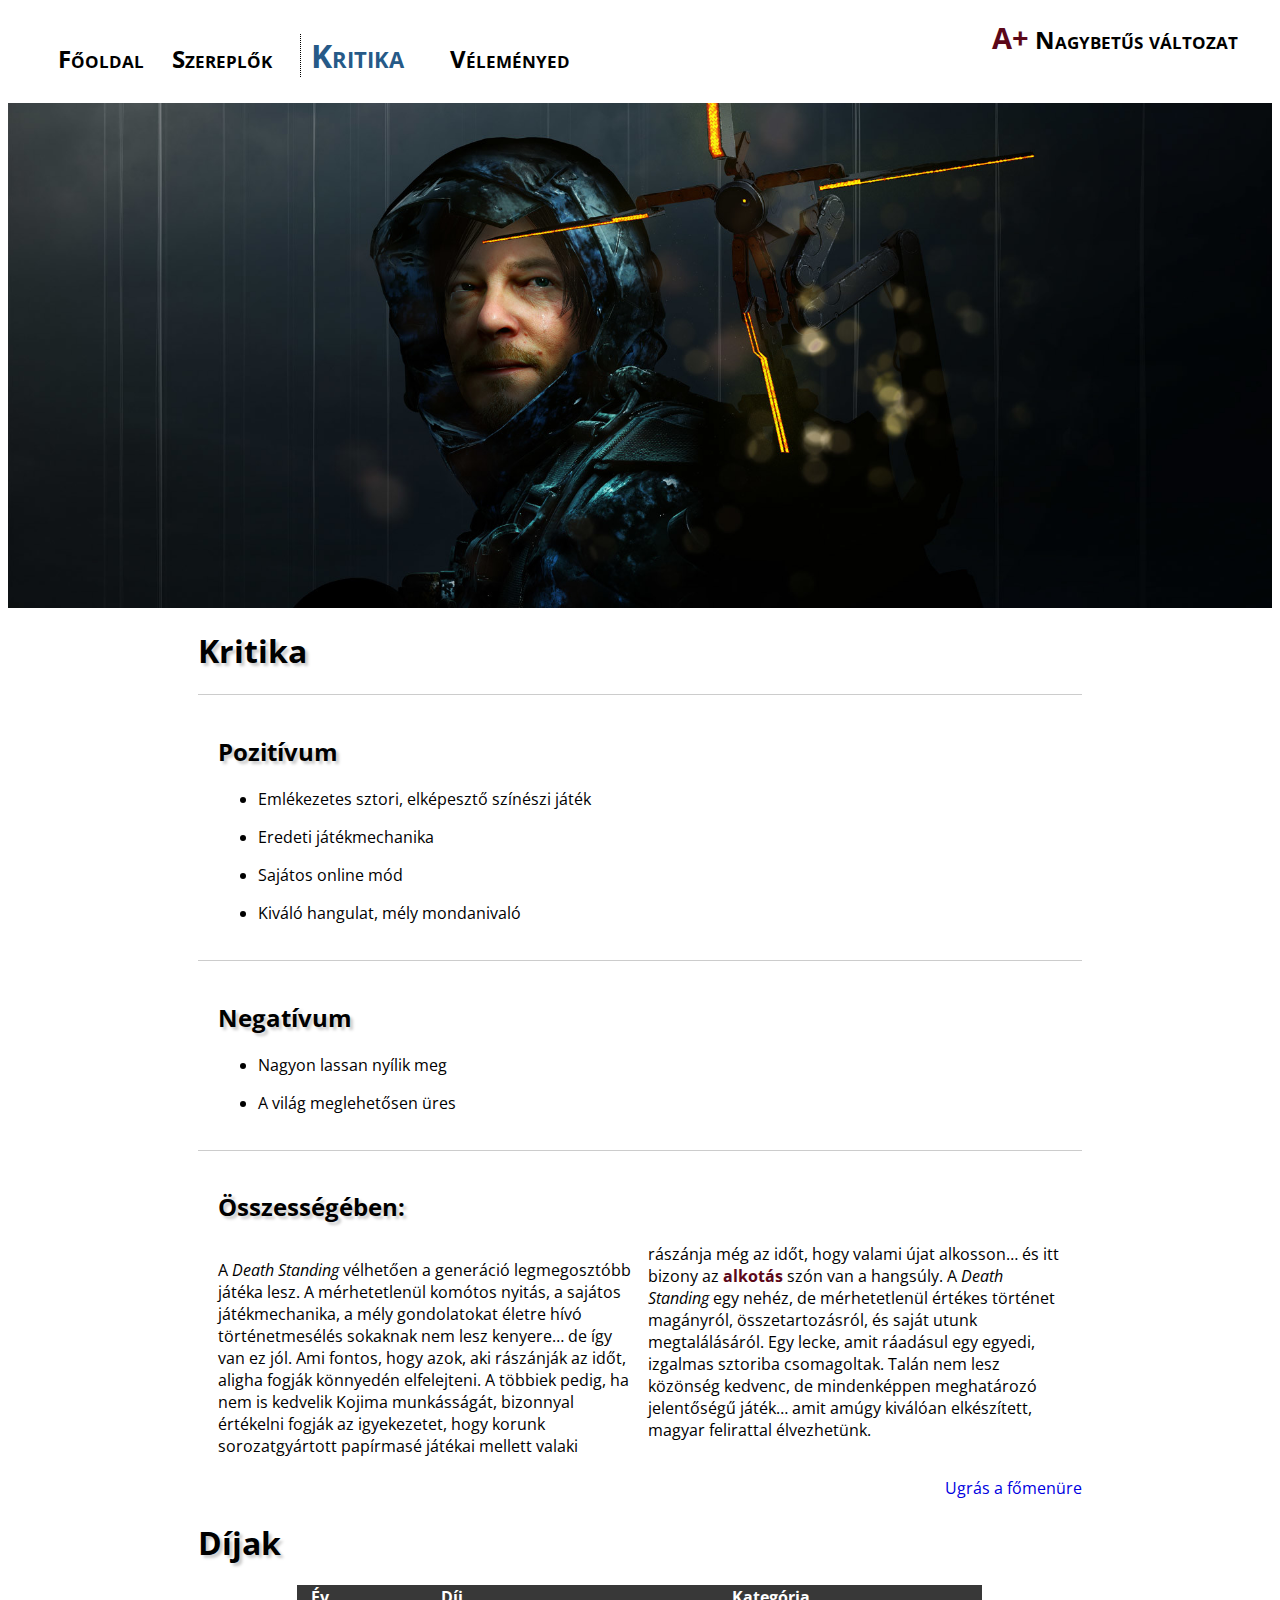
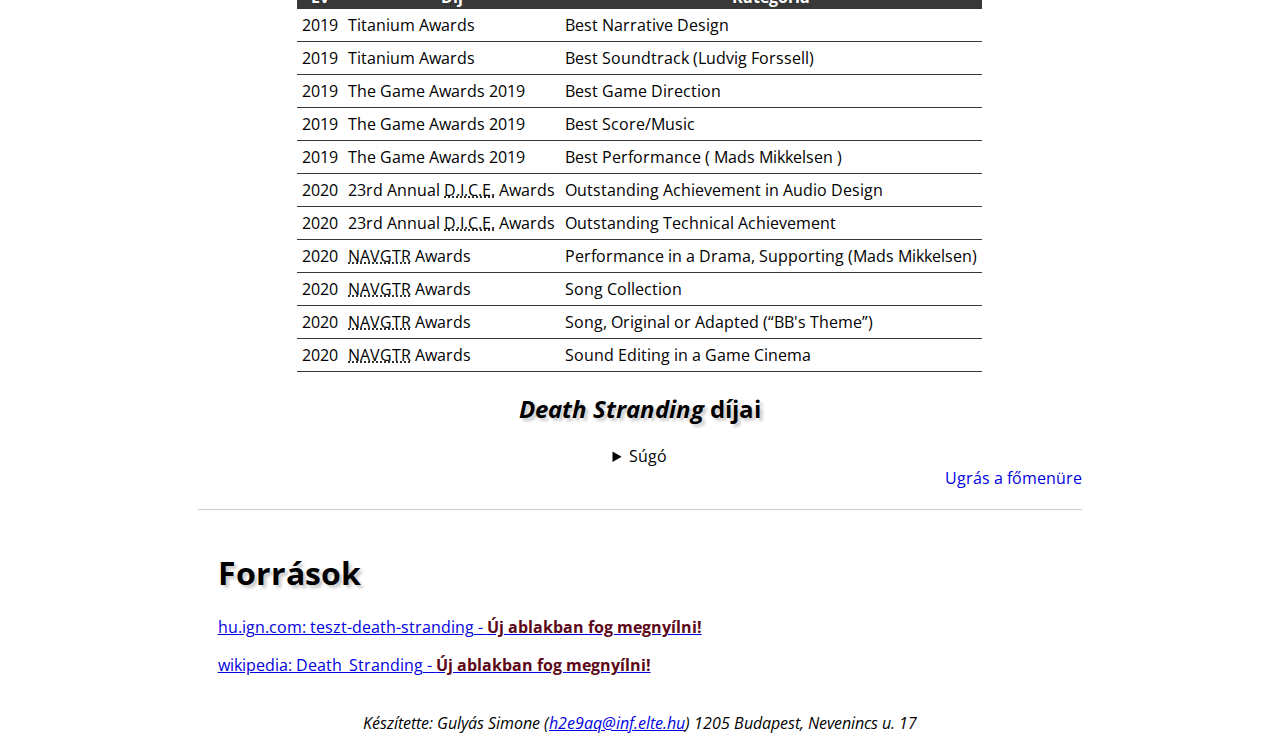
==== commit a0913b0a: "last steps" ====
--- a/kritika.html
+++ b/kritika.html
@@ -18,10 +18,10 @@
     <div class="fejlec">
         <nav id="gyengenlato"><a id="nagybetu" href="#"
                                  onclick="setActiveStyleSheet('nagybetus'); return false;"><strong>A+</strong> <span
-                id="kicsi">Nagybetűs
+                class="kicsi">Nagybetűs
             változat</span></a>
             <a id="normalbetu" href="#" onclick="setActiveStyleSheet('normal'); return false;"><strong>A-</strong><span
-                    id="kicsi">
+                    class="kicsi">
                 Normál változat</span></a>
         </nav>
         <nav id="fomenu">
@@ -201,8 +201,8 @@
     <article id="forras">
         <h1>Források</h1>
         <p><a target="_blank" href="https://hu.ign.com/death-stranding/53406/review/teszt-death-stranding">hu.ign.com:
-            teszt-death-stranding</a></p>
-        <p><a target="_blank" href="https://en.wikipedia.org/wiki/Death_Stranding">wikipedia: Death_Stranding</a></p>
+            teszt-death-stranding - <strong>Új ablakban fog megnyílni!</strong></a></p>
+        <p><a target="_blank" href="https://en.wikipedia.org/wiki/Death_Stranding">wikipedia: Death_Stranding - <strong>Új ablakban fog megnyílni!</strong></a></p>
     </article>
 </main>
 <footer id="keszito">
--- a/css/alap.css
+++ b/css/alap.css
@@ -328,7 +328,7 @@
     }
 }
 @media screen and (max-width: 500px) {
- #kicsi
+ .kicsi
  {
      display: none;
  }
@@ -347,13 +347,14 @@
     width: 15px;
     margin: 0 2px;
     background-color: #bbb;
-    border-radius: 50%;
     display: inline-block;
     transition: background-color 0.6s ease;
 }
 
 .active, .dot:hover {
     background-color: #265a88;
+    height: 20px;
+    width: 20px;
 }
 
 /* Fading animation */
--- a/css/nagybetus.css
+++ b/css/nagybetus.css
@@ -15,7 +15,16 @@
 header, #header {
     height: 700px;
 }
+.oszlopos, div .oszlopos
+{
 
+    column-width: 800px;
+    -webkit-column-width: 800px;
+    -moz-column-width: 800px;
+    column-count: 2;
+    -webkit-column-count: 2;
+    -moz-column-count: 2;
+}
 main, footer, #tartalom, #keszito {
     width: 90%;
     max-width: 2500px;
@@ -62,7 +71,7 @@
         min-width: 50px;
     }
 
-    #kicsi {
+    .kicsi {
         display: none;
     }
 }
